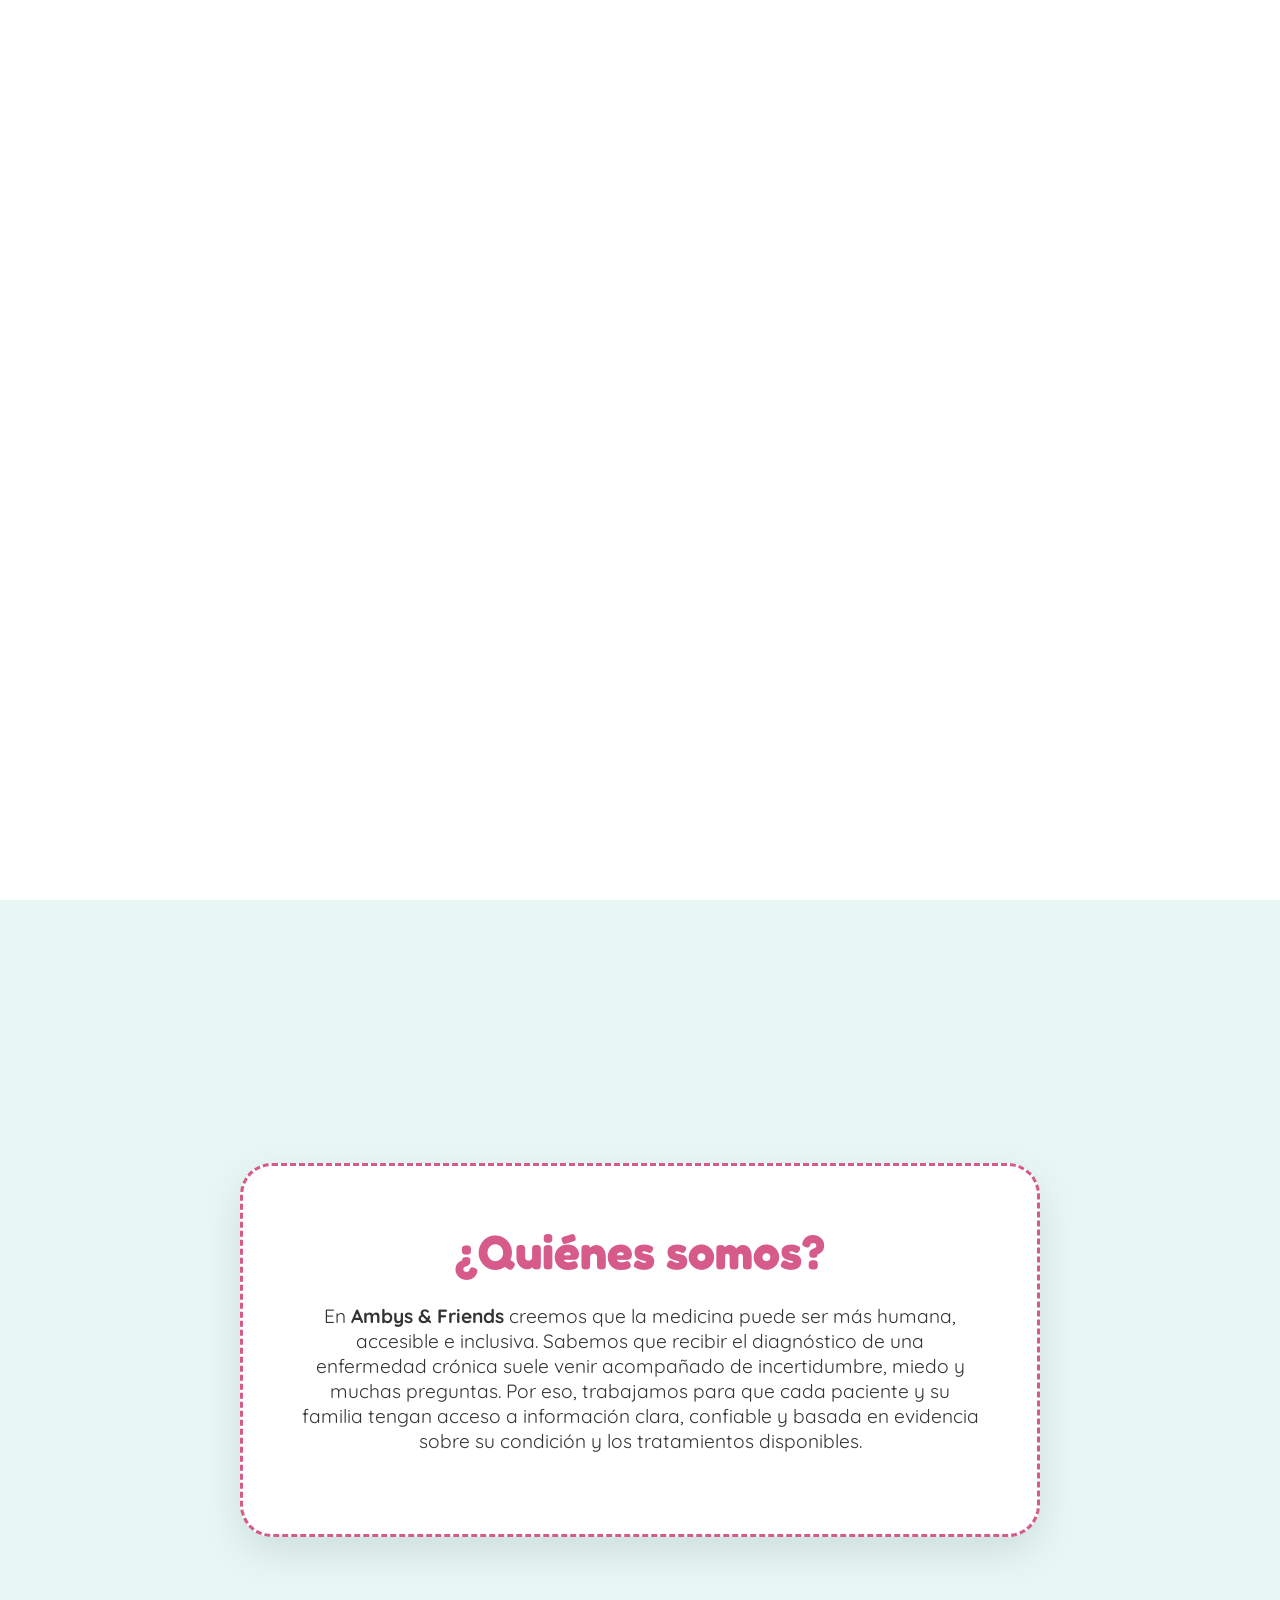
==== ambys/index.html @ ab3f8c6f "video y descripciones mal hechas" ====
<!DOCTYPE html>
<html lang="es">

<head>
    <meta charset="UTF-8">
    <meta name="viewport" content="width=device-width, initial-scale=1.0">
    <title>Ambys & friends</title>
    <!-- Para las letras bonitas -->
    <link
        href="https://fonts.googleapis.com/css2?family=Fredoka:wght@300..700&family=Quicksand:wght@300..700&display=swap"
        rel="stylesheet">

    <link rel="stylesheet" href="css/styles.css">
    <link rel="icon" type="image/png" href="images/ambys_cara.png">

    <!-- Librerias del scroll -->
    <script src="https://cdnjs.cloudflare.com/ajax/libs/gsap/3.12.2/gsap.min.js"></script>
    <script src="https://cdnjs.cloudflare.com/ajax/libs/gsap/3.12.2/ScrollTrigger.min.js"></script>
</head>

<body class="no-scroll">

    <!-- intento uno de la animacion de bienvenida -->
    <div id="intro">
        
        <video autoplay muted loop playsinline>
    <source src="images/Sapopan.mp4" type="video/mp4">
    Tu navegador no soporta el video. </video>
        <!--img src="images/bienvenida.gif" alt="Bienvenida" class="gif"-->

    </div>

    <nav class="navbar">
        <a href="#" class="nav-logo">
               <img src="images/Logomenu.png" class="logo-menu">
        </a>
           
        <ul class="nav-links">
       
            <li><a href="#personajes">Personajes</a></li>
            <li><a href="#media">Media</a></li>
            <li><a href="#contacto">Contacto</a></li>
        </ul>
    </nav>

    <section class="container" id="personajes">
        <h1 class="titulo">¡Conoce a Ambys y sus amigos!</h1>

        <div class="contenedor-monos">
            <a href="ambys.html" class="presentacion" id="ambys">
                <!-- las tarjetas de cada uno -->
                <img src="images/ambys.png" alt="Ambys">
                <h3>Ambys</h3>
                <p>Es muy simpático, alegre y le encanta enseñar a otros. ¡Más valiente de lo que cree! </p>
            </a>

            <a href="sal.html" class="presentacion" id="sal">
                <img src="images/sal.png" alt="Sal">
                <h3>Sal</h3>
                <p>Es un poco testarudo y temperamental, pero es muy leal a sus amigos.</p>
            </a>

            <a href="amandra.html" class="presentacion" id="amandra">
                <img src="images/amandra.png" alt="Amandra">
                <h3>Amandra</h3>
                <p>Es muy dulce y empática. Su naturaleza tranquila te llenará de confort.</p>
            </a>
            <!-- fin de las tarjetas -->

        </div>

        <!-- indicador de scroll -->
        <div class="indicador">
            <div class="mouse">
                <div class="rueda"></div>
            </div>
            <p>Desliza para conocerlos</p>
        </div>


    </section>
    <section class="quienes-somos">
        <div class="contenido">
            <h2>¿Quiénes somos?</h2>
            <p> En <strong>Ambys & Friends</strong> creemos que la medicina puede ser más
                humana, accesible e inclusiva. Sabemos que recibir el diagnóstico de una enfermedad
                crónica suele venir acompañado de incertidumbre, miedo y muchas preguntas. Por eso,
                trabajamos para que cada paciente y su familia tengan acceso a información clara,
                confiable y basada en evidencia sobre su condición y los tratamientos disponibles.</p>

        </div>

    </section>

    <script src="js/bienvenida.js"></script>
</body>

</html>
---- ambys/css/styles.css ----
@font-face {
    font-family: 'AmbysFont';
    src: url(/ambys/fonts/Ambys.woff) format('woff');
    font-weight: normal;
    font-style: normal;
}
* {
    margin: 0;
    padding: 0;
    box-sizing: border-box;
}

body {
    font-family: 'Quicksand', sans-serif;
    background-color: #FFE6EE;
    color: #333;
    overflow-x: hidden; /* para quitar la barrita del scroll horizontal */
}

h1, h2, h3 {
    font-family: 'AmbysFont', sans-serif; /* letra de ambys */
    font-family: 'Fredoka', sans-serif;
}

.container {
    width: 100%;
    height: 100vh;
    background-color: #FFE6EE;
    position: relative;
    display: flex;
    flex-direction: column;
    justify-content: center;
    align-items: center;
    overflow: hidden;
}

.titulo {
    font-size: 3.5rem;
    color: #D65A8A; 
    text-align: center;
    margin-bottom: 2rem;
    z-index: 10;
    text-shadow: 2px 2px 0px #FFE6EE;
}

 /* aqui estan las 3 presentaciones */
.contenedor-monos {
    position: relative;
    width: 100%;
    max-width: 1000px;
    height: 400px;
    display: flex;
    justify-content: center;
    align-items: center;
}

/* Estilo base para cada presentacion */
.presentacion {
    position: absolute;
    width: 260px;
    background: white;
    border-radius: 24px;
    padding: 1.5rem;
    box-shadow: 0px 10px 30px rgba(214, 90, 138, 0.15);
    border: 4px solid #FFE6EE;
    text-align: center;
    display: flex;
    flex-direction: column;
    align-items: center;
    text-decoration: none;
    color: inherit;
    
    /* escondidos */
    transform: scale(0);
    opacity: 0;
}

.presentacion img {
    width: 160px;
    height: 160px;
    object-fit: contain;
    margin-bottom: 1rem;
}

.presentacion h3 {
    font-size: 1.8rem;
    margin-bottom: 0.5rem;
}

.presentacion p {
    font-size: 0.95rem;
    color: #666;
    line-height: 1.4;
}

.presentacion:hover {
    cursor: pointer;
}

/* para que todo salte */
.presentacion:hover img, 
.presentacion:hover h3, 
.presentacion:hover p {
    animation: salto 0.6s ease-in-out;
}


/* colores de cada presentacion */
#ambys{ 
    border-color: #FFAEC9; 
}
#ambys h3 { 
    color: #E05282; 
}

#sal { 
    border-color: #FFC90E; 
}
#sal h3 { 
    color: #D98200; 
}

#amandra { 
    border-color: #5B2C6F; 
}
#amandra h3 { 
    color: #4c265c; 
}

/* La física del salto*/
@keyframes salto {
    0%, 100% {
        transform: translateY(0);
    }
    25% {
        /* Primer salto */
        transform: translateY(-12px);
    }
    50% {
        /* Regreso*/
        transform: translateY(0);
    }
    75% {
        /* Segundo salto */
        transform: translateY(-5px);
    }
}

.quienes-somos {
    padding: 5rem 2rem;
    min-height: 100vh;
    background-color: #E6F7F4;
    display: flex;
    justify-content: center;
    align-items: center;
}

.contenido {
    max-width: 800px;
    background-color: white;
    padding: 3.5rem;
    border-radius: 32px;
    box-shadow: 0px 15px 40px rgba(0, 0, 0, 0.1);
    text-align: center;
    border: 3px dashed #D65A8A;
}

.contenido h2 {
    font-size: 3rem;
    color: #D65A8A;
    margin-bottom: 1.5rem;
}

.contenido p {
    font-size: 1.2rem;
    color: #333;
    line-height: 1.3;
    margin-bottom: 1.5rem;
}
.navbar {
    position: fixed;
    top: 0;
    left: 0;
    width: 100%;
    background-color: rgba(255, 253, 249, 0.95);
    box-shadow: 0px 4px 15px rgba(214, 90, 138, 0.1);
    z-index: 1000;
    padding: 0.5rem 2rem; 
    display: flex;
    justify-content: space-between; 
    align-items: center; 
}


.logo-menu {
    height: 70px; 
    width: auto;
    display: block;
}

.nav-links {
    display: flex;
    justify-content: center;
    align-items: center;
    gap: 3rem;
    list-style: none;
    margin: 0;
    padding: 0;
}

.nav-links li a {
    text-decoration: none;
    font-family: 'Fredoka', sans-serif;
    font-size: 1.3rem;
    color: #D65A8A; 
    font-weight: 600;
    transition: color 0.3s ease, transform 0.2s ease;
    display: inline-block;
}

.nav-links li a:hover {
    color: #E05282;
    transform: translateY(-2px);
}

/* Animacion de bienvenida */
body.no-scroll {
    overflow: hidden;
}

#intro{
    position: fixed;
    top:0;
    left:0;

    width:100vw;
    height:100vh;

    background:#ffffff;

    display:flex;
    flex-direction:column;
    justify-content:flex-end;
    align-items:center;

    z-index:9999;
     overflow: hidden;
}

#intro video {
    display: block;
    width: 100%;
    height: auto;
    object-fit: cover;
    pointer-events: none;
}

.logo{
    width:490px;
    margin-bottom:20px;
}

.gif{
    width:350px;
}

/* indicador de scroll */
.indicador {
    position: absolute;
    bottom: 30px;
    left: 50%;
    transform: translateX(-50%);
    display: flex;
    flex-direction: column;
    align-items: center;
    gap: 8px;
    font-family: 'Quicksand', sans-serif;
    color: #E05282; 
    font-weight: bold;
    font-size: 0.9rem;
    pointer-events: none;
}

.mouse {
    width: 24px;
    height: 40px;
    border: 2px solid #E05282;
    border-radius: 60px;
    position: relative;
}

.rueda {
    width: 4px;
    height: 8px;
    background-color: #E05282;
    border-radius: 2px;
    position: absolute;
    top: 6px;
    left: 50%;
    transform: translateX(-50%);
    animation: scrollAnim 1.5s infinite;
}

@keyframes scrollAnim {
    0% { opacity: 1; top: 6px; }
    100% { opacity: 0; top: 18px; }
}
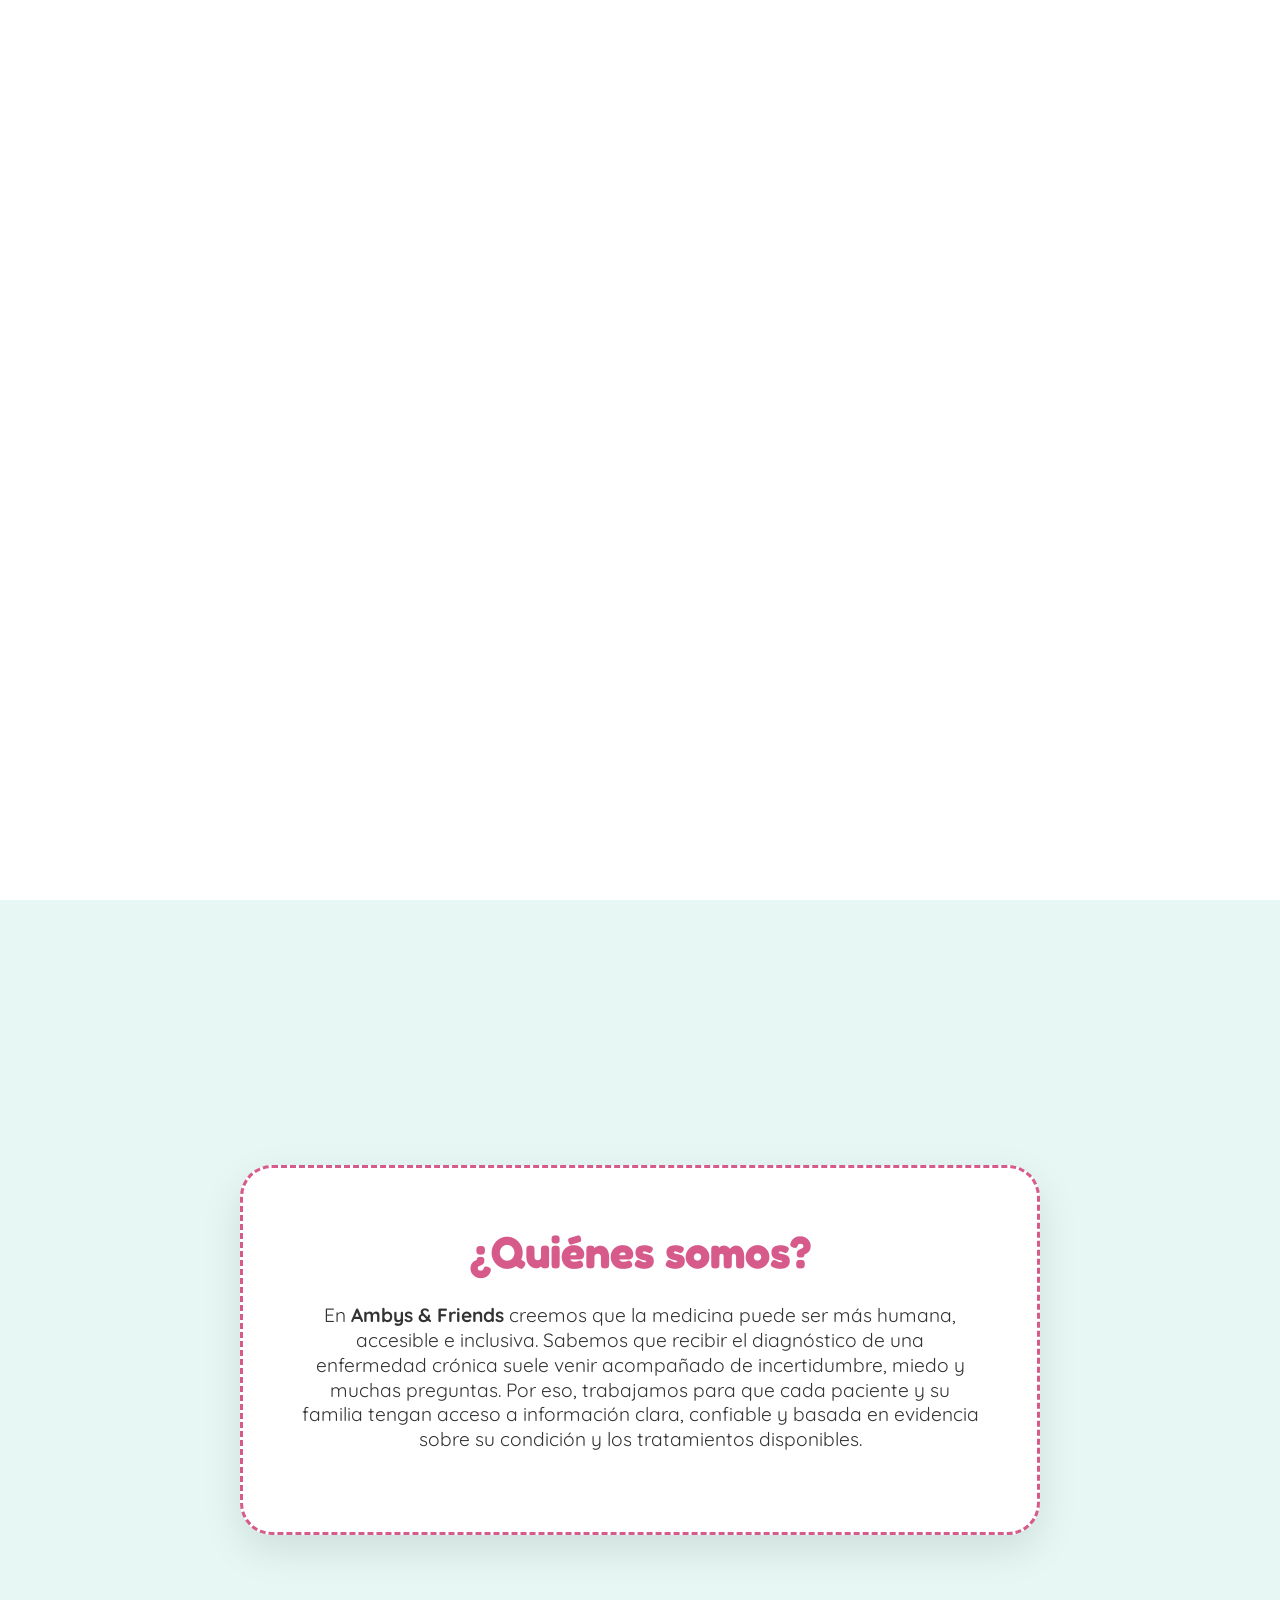
==== commit bffb642f: "Media" ====
--- a/ambys/index.html
+++ b/ambys/index.html
@@ -23,25 +23,26 @@
     <!-- intento uno de la animacion de bienvenida -->
     <div id="intro">
         
-        <video autoplay muted loop playsinline>
-    <source src="images/Sapopan.mp4" type="video/mp4">
-    Tu navegador no soporta el video. </video>
-        <!--img src="images/bienvenida.gif" alt="Bienvenida" class="gif"-->
+        <video id="intro-media" autoplay muted playsinline>
+        <source src="images/Sapopan.mp4" type="video/mp4">
+        Tu navegador no soporta el video. </video>
+        <!--Logo despues del video-->
+        <img id="intro-logo" src="images/Logo.png" alt="Logo" class="logo" style="display: none; opacity: 0;">
 
     </div>
 
     <nav class="navbar">
-        <a href="#" class="nav-logo">
+        <a href="index.html" class="nav-logo">
                <img src="images/Logomenu.png" class="logo-menu">
         </a>
            
         <ul class="nav-links">
        
             <li><a href="#personajes">Personajes</a></li>
-            <li><a href="#media">Media</a></li>
+            <li><a href="media.html">Media</a></li>
             <li><a href="#contacto">Contacto</a></li>
         </ul>
-    </nav>
+    </nav> 
 
     <section class="container" id="personajes">
         <h1 class="titulo">¡Conoce a Ambys y sus amigos!</h1>
--- a/ambys/css/styles.css
+++ b/ambys/css/styles.css
@@ -1,8 +1,9 @@
 @font-face {
     font-family: 'AmbysFont';
-    src: url(/ambys/fonts/Ambys.woff) format('woff');
+    src: url(../fonts/Ambys.woff) format('woff');
     font-weight: normal;
     font-style: normal;
+    
 }
 * {
     margin: 0;
@@ -17,15 +18,19 @@
     overflow-x: hidden; /* para quitar la barrita del scroll horizontal */
 }
 
-h1, h2, h3 {
-    font-family: 'AmbysFont', sans-serif; /* letra de ambys */
+h1, h3 {
+    font-family: 'AmbysFont', sans-serif; /* letra de ambys */  
+}
+h2 {
     font-family: 'Fredoka', sans-serif;
 }
 
 .container {
     width: 100%;
     height: 100vh;
-    background-color: #FFE6EE;
+    background-image: url('../images/bacckground.png'); 
+    background-size: cover;
+    background-position: center;
     position: relative;
     display: flex;
     flex-direction: column;
@@ -166,7 +171,7 @@
 }
 
 .contenido h2 {
-    font-size: 3rem;
+    font-size: 2.8rem;
     color: #D65A8A;
     margin-bottom: 1.5rem;
 }
@@ -177,6 +182,12 @@
     line-height: 1.3;
     margin-bottom: 1.5rem;
 }
+
+.logo-menu {
+    height: 70px; 
+    width: auto;
+    display: block;
+}
 .navbar {
     position: fixed;
     top: 0;
@@ -189,13 +200,6 @@
     display: flex;
     justify-content: space-between; 
     align-items: center; 
-}
-
-
-.logo-menu {
-    height: 70px; 
-    width: auto;
-    display: block;
 }
 
 .nav-links {
@@ -247,12 +251,22 @@
      overflow: hidden;
 }
 
-#intro video {
+#intro video, #intro-logo {
     display: block;
     width: 100%;
     height: auto;
     object-fit: cover;
     pointer-events: none;
+    position: absolute;
+}
+
+#intro-logo {
+    width: 490px;
+    max-width: 90%;
+    height: auto;
+    top: 50%;
+    left: 50%;
+    transform: translate(-50%, -50%);
 }
 
 .logo{
@@ -304,4 +318,17 @@
 @keyframes scrollAnim {
     0% { opacity: 1; top: 6px; }
     100% { opacity: 0; top: 18px; }
+}
+
+#container-media {
+    width: 100%;
+    height: 200vh;
+    background-image: url('../images/ambysbackground.png'); 
+    background-size: cover;
+    background-position: center;
+    position: relative;
+    display: flex;
+    flex-direction: column;
+    justify-content: center;
+    align-items: center;   
 }
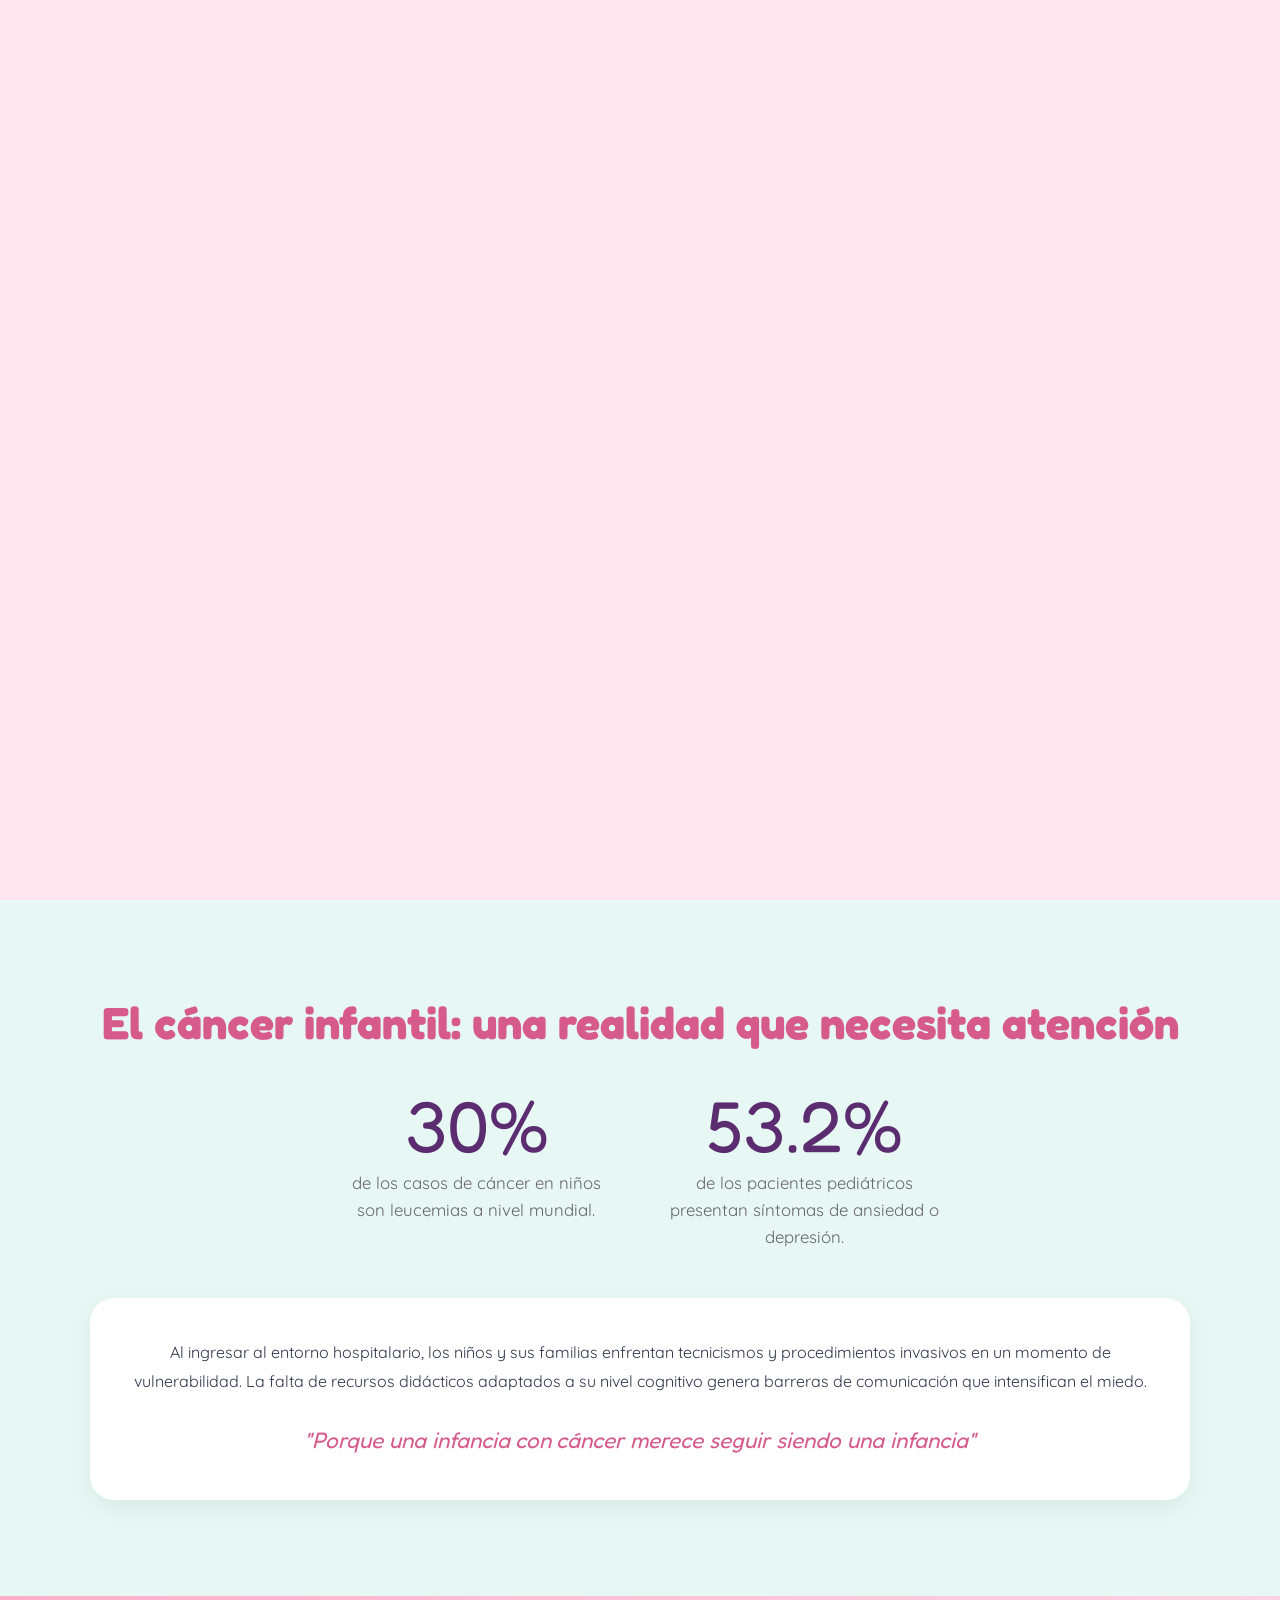
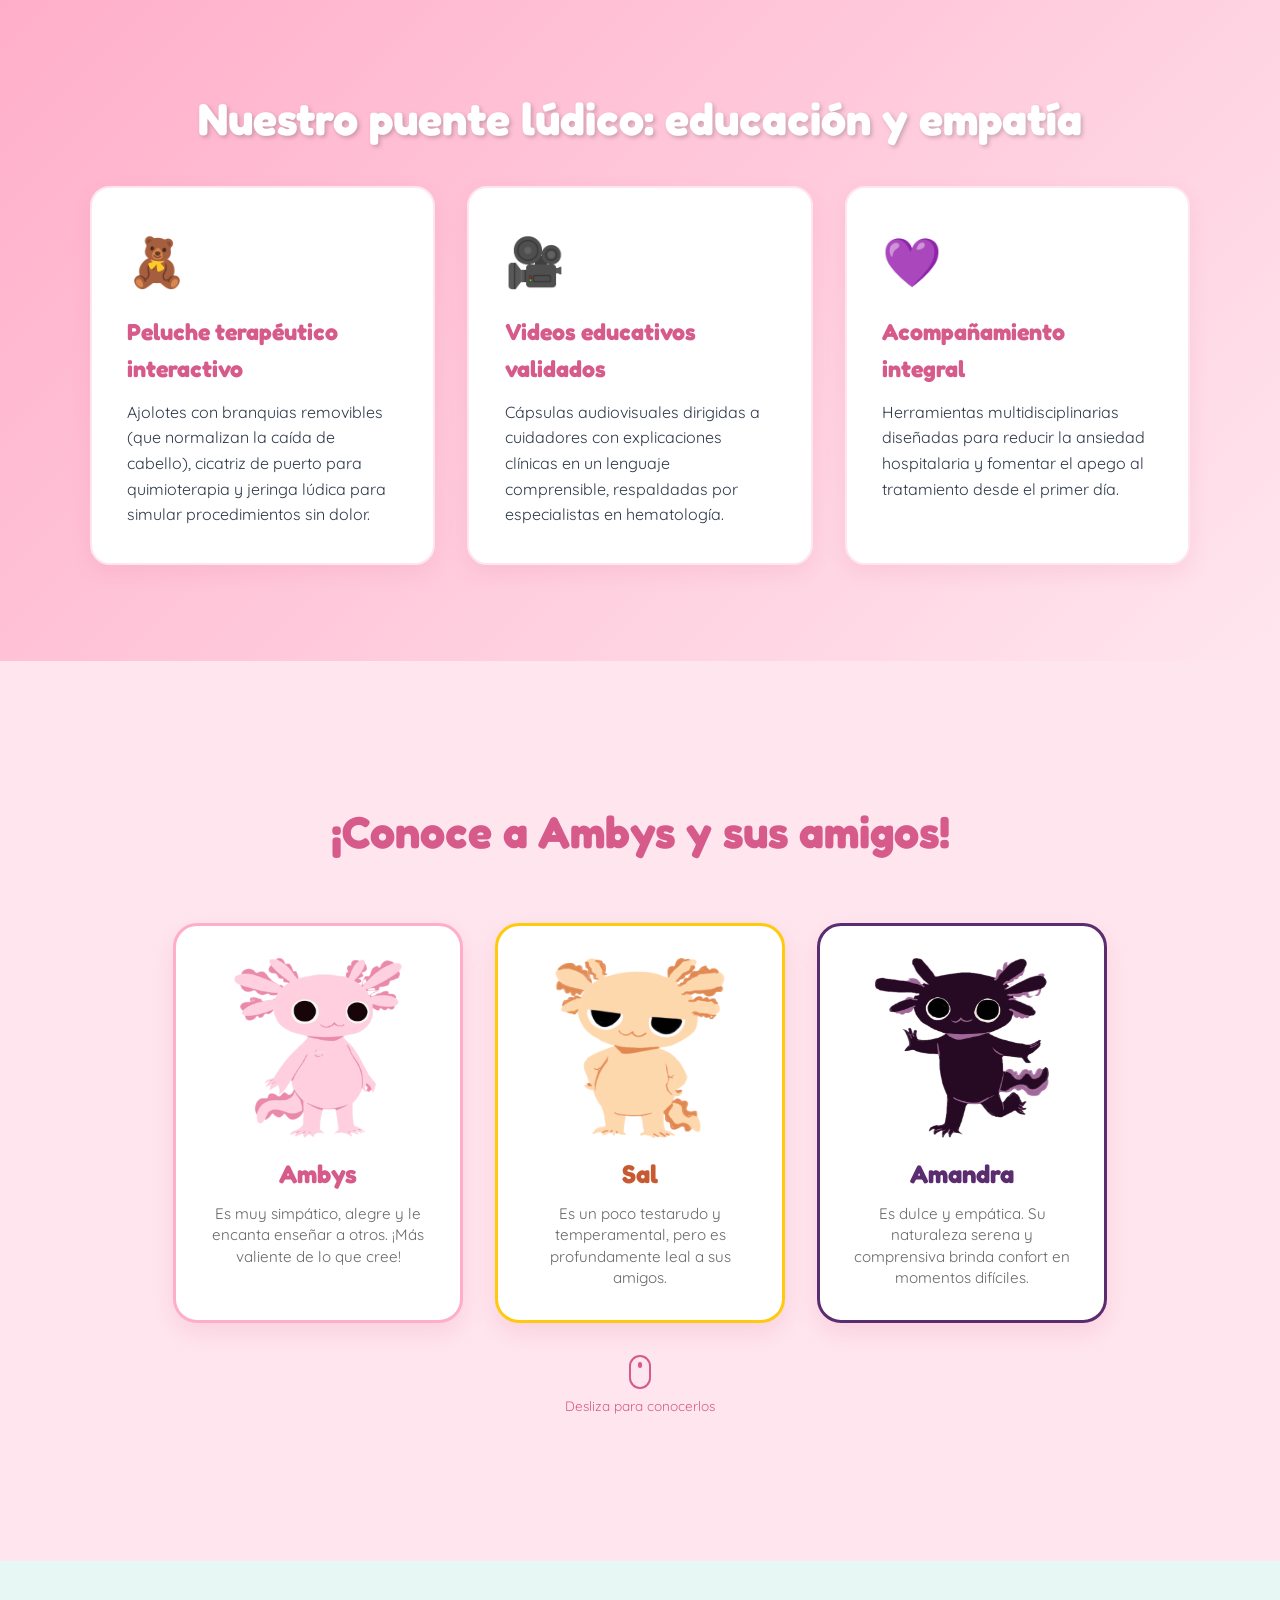
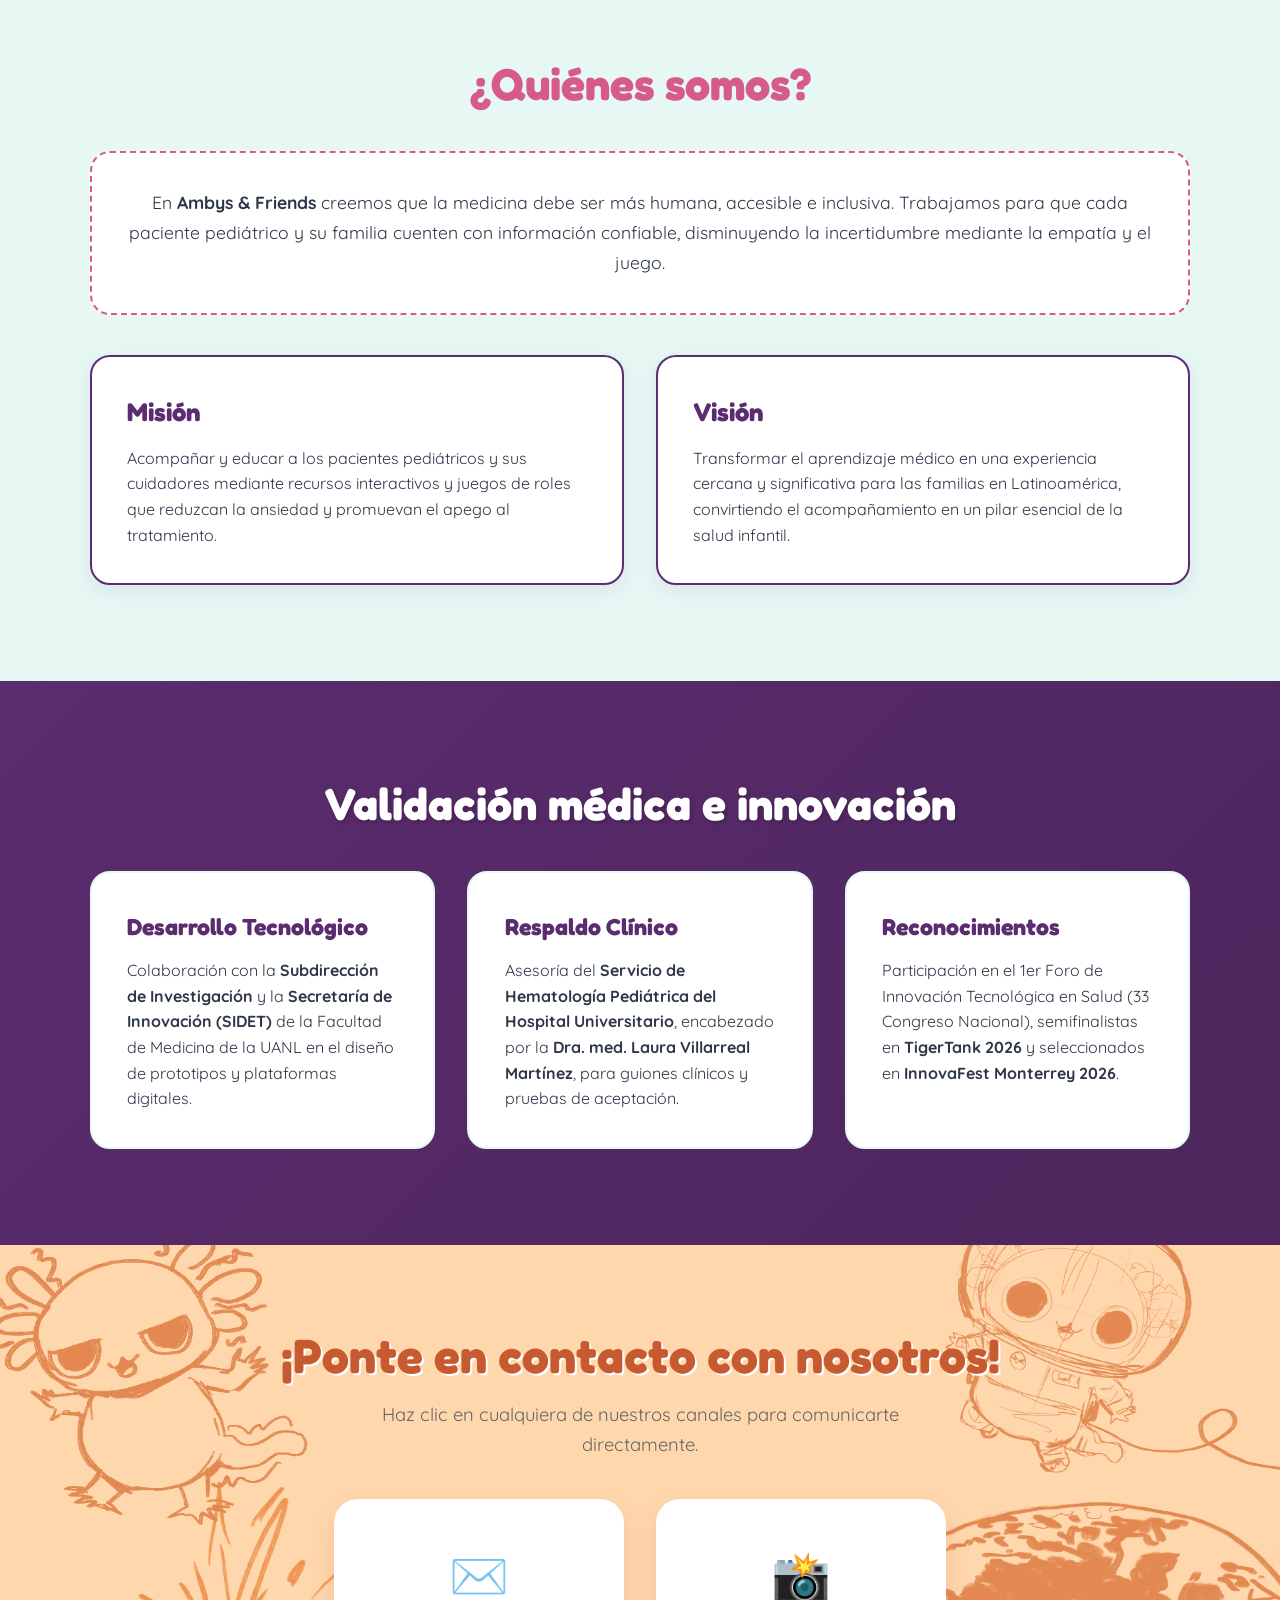
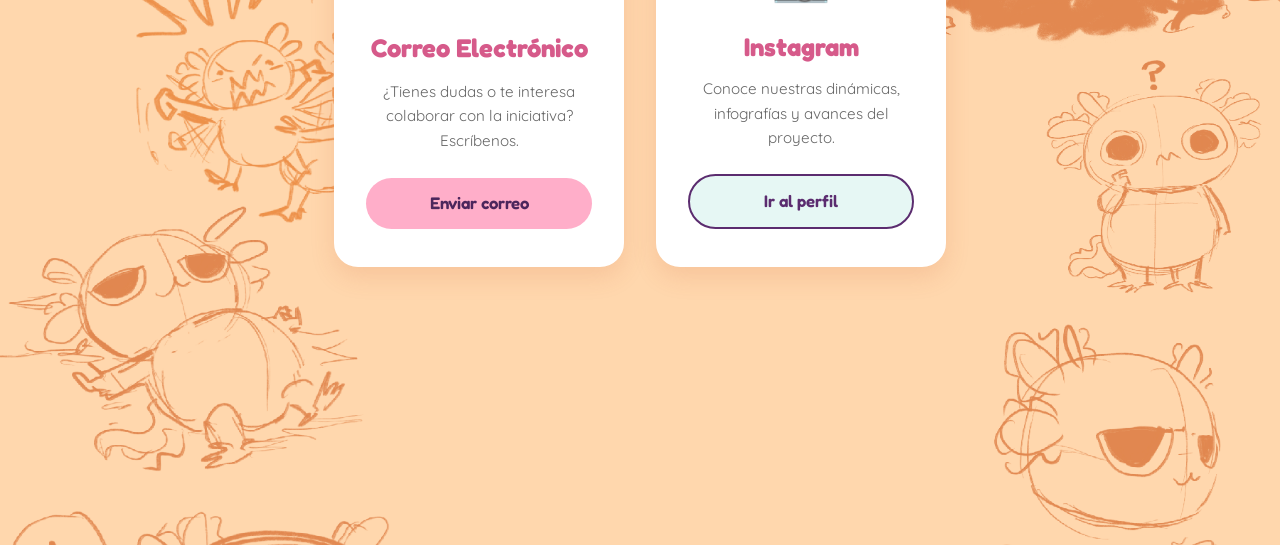
==== commit cd0bac01: "cambios del canva" ====
--- a/ambys/index.html
+++ b/ambys/index.html
@@ -1,99 +1,251 @@
 <!DOCTYPE html>
 <html lang="es">
-
 <head>
     <meta charset="UTF-8">
     <meta name="viewport" content="width=device-width, initial-scale=1.0">
-    <title>Ambys & friends</title>
-    <!-- Para las letras bonitas -->
-    <link
-        href="https://fonts.googleapis.com/css2?family=Fredoka:wght@300..700&family=Quicksand:wght@300..700&display=swap"
-        rel="stylesheet">
-
+    <title>Ambys & Friends</title>
+
+    <!-- Tipografías -->
+    <link rel="preconnect" href="https://fonts.googleapis.com">
+    <link rel="preconnect" href="https://fonts.gstatic.com" crossorigin>
+    <link href="https://fonts.googleapis.com/css2?family=Fredoka:wght@400;600;700&family=Quicksand:wght@400;500;700&display=swap" rel="stylesheet">
+
+    <!-- Estilos -->
     <link rel="stylesheet" href="css/styles.css">
     <link rel="icon" type="image/png" href="images/ambys_cara.png">
 
-    <!-- Librerias del scroll -->
-    <script src="https://cdnjs.cloudflare.com/ajax/libs/gsap/3.12.2/gsap.min.js"></script>
-    <script src="https://cdnjs.cloudflare.com/ajax/libs/gsap/3.12.2/ScrollTrigger.min.js"></script>
+    <!-- GSAP & ScrollTrigger -->
+    <script src="https://cdnjs.cloudflare.com/ajax/libs/gsap/3.12.2/gsap.min.js" defer></script>
+    <script src="https://cdnjs.cloudflare.com/ajax/libs/gsap/3.12.2/ScrollTrigger.min.js" defer></script>
+    <script src="js/bienvenida.js" defer></script>
 </head>
-
 <body class="no-scroll">
 
-    <!-- intento uno de la animacion de bienvenida -->
-    <div id="intro">
-        
+    <!-- Capa de bienvenida -->
+    <aside id="intro" aria-label="Introducción">
         <video id="intro-media" autoplay muted playsinline>
-        <source src="images/Sapopan.mp4" type="video/mp4">
-        Tu navegador no soporta el video. </video>
-        <!--Logo despues del video-->
-        <img id="intro-logo" src="images/Logo.png" alt="Logo" class="logo" style="display: none; opacity: 0;">
-
-    </div>
-
-    <nav class="navbar">
-        <a href="index.html" class="nav-logo">
-               <img src="images/Logomenu.png" class="logo-menu">
-        </a>
-           
-        <ul class="nav-links">
-       
-            <li><a href="#personajes">Personajes</a></li>
-            <li><a href="media.html">Media</a></li>
-            <li><a href="#contacto">Contacto</a></li>
-        </ul>
-    </nav> 
-
-    <section class="container" id="personajes">
-        <h1 class="titulo">¡Conoce a Ambys y sus amigos!</h1>
-
-        <div class="contenedor-monos">
-            <a href="ambys.html" class="presentacion" id="ambys">
-                <!-- las tarjetas de cada uno -->
-                <img src="images/ambys.png" alt="Ambys">
-                <h3>Ambys</h3>
-                <p>Es muy simpático, alegre y le encanta enseñar a otros. ¡Más valiente de lo que cree! </p>
+            <source src="images/Sapopan.mp4" type="video/mp4">
+            Tu navegador no soporta video HTML5.
+        </video>
+        <img id="intro-logo" src="images/Logo.png" alt="Logotipo Ambys & Friends" class="intro-logo-oculto">
+    </aside>
+
+    <!-- Barra de navegación fija -->
+    <header>
+        <nav class="navbar">
+            <a href="#inicio" class="nav-logo" aria-label="Ir al inicio">
+                <img src="images/Logomenu.png" class="logo-menu" alt="Ambys & Friends">
             </a>
-
-            <a href="sal.html" class="presentacion" id="sal">
-                <img src="images/sal.png" alt="Sal">
-                <h3>Sal</h3>
-                <p>Es un poco testarudo y temperamental, pero es muy leal a sus amigos.</p>
-            </a>
-
-            <a href="amandra.html" class="presentacion" id="amandra">
-                <img src="images/amandra.png" alt="Amandra">
-                <h3>Amandra</h3>
-                <p>Es muy dulce y empática. Su naturaleza tranquila te llenará de confort.</p>
-            </a>
-            <!-- fin de las tarjetas -->
-
-        </div>
-
-        <!-- indicador de scroll -->
-        <div class="indicador">
-            <div class="mouse">
-                <div class="rueda"></div>
-            </div>
-            <p>Desliza para conocerlos</p>
-        </div>
-
-
-    </section>
-    <section class="quienes-somos">
-        <div class="contenido">
-            <h2>¿Quiénes somos?</h2>
-            <p> En <strong>Ambys & Friends</strong> creemos que la medicina puede ser más
-                humana, accesible e inclusiva. Sabemos que recibir el diagnóstico de una enfermedad
-                crónica suele venir acompañado de incertidumbre, miedo y muchas preguntas. Por eso,
-                trabajamos para que cada paciente y su familia tengan acceso a información clara,
-                confiable y basada en evidencia sobre su condición y los tratamientos disponibles.</p>
-
-        </div>
-
-    </section>
-
-    <script src="js/bienvenida.js"></script>
+            <ul class="nav-links">
+                <li><a href="#inicio">Inicio</a></li>
+                <li><a href="#causa">Causa</a></li>
+                <li><a href="#solucion">Solución</a></li>
+                <li><a href="#personajes">Personajes</a></li>
+                <li><a href="#nosotros">Nosotros</a></li>
+                <li><a href="#respaldo">Respaldo</a></li>
+                <li><a href="#contacto">Contacto</a></li>
+            </ul>
+        </nav>
+    </header>
+
+    <main>
+        <!-- SECCIÓN 1: HERO -->
+        <section class="seccion-hero" id="inicio">
+            <div class="hero-contenido">
+                <h1 class="hero-titulo">Acompañando a pequeños valientes en su tratamiento</h1>
+                <p class="hero-subtitulo">
+                    Transformando el miedo en valentía a través del juego, la educación y el acompañamiento emocional.
+                </p>
+                <div class="hero-acciones">
+                    <a href="#causa" class="btn btn-primario">Conoce la causa</a>
+                    <a href="#personajes" class="btn btn-secundario">Conoce a los personajes</a>
+                </div>
+            </div>
+        </section>
+
+        <!-- SECCIÓN 2: CAUSA -->
+        <section class="seccion-causa" id="causa">
+            <div class="contenedor-ancho">
+                <h2 class="titulo-seccion">El cáncer infantil: una realidad que necesita atención</h2>
+                
+                <div class="grid-estadisticas">
+                    <article class="tarjeta-stat">
+                        <span class="stat-cifra">30%</span>
+                        <p class="stat-descripcion">de los casos de cáncer en niños son leucemias a nivel mundial.</p>
+                    </article>
+                    <article class="tarjeta-stat">
+                        <span class="stat-cifra">53.2%</span>
+                        <p class="stat-descripcion">de los pacientes pediátricos presentan síntomas de ansiedad o depresión.</p>
+                    </article>
+                </div>
+
+                <div class="bloque-destacado">
+                    <p>
+                        Al ingresar al entorno hospitalario, los niños y sus familias enfrentan tecnicismos y procedimientos 
+                        invasivos en un momento de vulnerabilidad. La falta de recursos didácticos adaptados a su nivel cognitivo 
+                        genera barreras de comunicación que intensifican el miedo.
+                    </p>
+                    <blockquote class="lema-causa">
+                        "Porque una infancia con cáncer merece seguir siendo una infancia"
+                    </blockquote>
+                </div>
+            </div>
+        </section>
+
+        <!-- SECCIÓN 3: SOLUCIÓN -->
+        <section class="seccion-solucion" id="solucion">
+            <div class="contenedor-ancho">
+                <h2 class="titulo-seccion texto-blanco">Nuestro puente lúdico: educación y empatía</h2>
+                
+                <div class="grid-tres-columnas">
+                    <article class="tarjeta-solucion">
+                        <div class="icono-solucion">🧸</div>
+                        <h3>Peluche terapéutico interactivo</h3>
+                        <p>
+                            Ajolotes con branquias removibles (que normalizan la caída de cabello), cicatriz de puerto para quimioterapia 
+                            y jeringa lúdica para simular procedimientos sin dolor.
+                        </p>
+                    </article>
+
+                    <article class="tarjeta-solucion">
+                        <div class="icono-solucion">🎥</div>
+                        <h3>Videos educativos validados</h3>
+                        <p>
+                            Cápsulas audiovisuales dirigidas a cuidadores con explicaciones clínicas en un lenguaje comprensible, 
+                            respaldadas por especialistas en hematología.
+                        </p>
+                    </article>
+
+                    <article class="tarjeta-solucion">
+                        <div class="icono-solucion">💜</div>
+                        <h3>Acompañamiento integral</h3>
+                        <p>
+                            Herramientas multidisciplinarias diseñadas para reducir la ansiedad hospitalaria y fomentar el apego 
+                            al tratamiento desde el primer día.
+                        </p>
+                    </article>
+                </div>
+            </div>
+        </section>
+
+        <!-- SECCIÓN 4: PERSONAJES (GSAP SCROLLTRIGGER PIN) -->
+        <section class="seccion-personajes" id="personajes">
+            <h2 class="titulo-seccion">¡Conoce a Ambys y sus amigos!</h2>
+            
+            <div class="contenedor-personajes">
+                <a href="ambys.html" class="tarjeta-personaje" id="card-ambys">
+                    <img src="images/ambys.png" alt="Personaje Ambys" class="img-personaje">
+                    <h3>Ambys</h3>
+                    <p>Es muy simpático, alegre y le encanta enseñar a otros. ¡Más valiente de lo que cree!</p>
+                </a>
+
+                <a href="sal.html" class="tarjeta-personaje" id="card-sal">
+                    <img src="images/sal.png" alt="Personaje Sal" class="img-personaje">
+                    <h3>Sal</h3>
+                    <p>Es un poco testarudo y temperamental, pero es profundamente leal a sus amigos.</p>
+                </a>
+
+                <a href="amandra.html" class="tarjeta-personaje" id="card-amandra">
+                    <img src="images/amandra.png" alt="Personaje Amandra" class="img-personaje">
+                    <h3>Amandra</h3>
+                    <p>Es dulce y empática. Su naturaleza serena y comprensiva brinda confort en momentos difíciles.</p>
+                </a>
+            </div>
+
+            <div class="indicador-scroll" aria-hidden="true">
+                <div class="raton-icono"><span class="raton-rueda"></span></div>
+                <span>Desliza para conocerlos</span>
+            </div>
+        </section>
+
+        <!-- SECCIÓN 5: NOSOTROS -->
+        <section class="seccion-nosotros" id="nosotros">
+            <div class="contenedor-ancho">
+                <h2 class="titulo-seccion">¿Quiénes somos?</h2>
+                
+                <div class="tarjeta-declaracion">
+                    <p>
+                        En <strong>Ambys & Friends</strong> creemos que la medicina debe ser más humana, accesible e inclusiva. 
+                        Trabajamos para que cada paciente pediátrico y su familia cuenten con información confiable, disminuyendo 
+                        la incertidumbre mediante la empatía y el juego.
+                    </p>
+                </div>
+
+                <div class="grid-dos-columnas">
+                    <article class="tarjeta-mv">
+                        <h3>Misión</h3>
+                        <p>
+                            Acompañar y educar a los pacientes pediátricos y sus cuidadores mediante recursos interactivos y juegos 
+                            de roles que reduzcan la ansiedad y promuevan el apego al tratamiento.
+                        </p>
+                    </article>
+
+                    <article class="tarjeta-mv">
+                        <h3>Visión</h3>
+                        <p>
+                            Transformar el aprendizaje médico en una experiencia cercana y significativa para las familias en Latinoamérica, 
+                            convirtiendo el acompañamiento en un pilar esencial de la salud infantil.
+                        </p>
+                    </article>
+                </div>
+            </div>
+        </section>
+
+        <!-- SECCIÓN 6: RESPALDO MÉDICO E INNOVACIÓN -->
+        <section class="seccion-respaldo" id="respaldo">
+            <div class="contenedor-ancho">
+                <h2 class="titulo-seccion texto-blanco">Validación médica e innovación</h2>
+                
+                <div class="grid-tres-columnas">
+                    <article class="tarjeta-respaldo">
+                        <h3>Desarrollo Tecnológico</h3>
+                        <p>
+                            Colaboración con la <strong>Subdirección de Investigación</strong> y la <strong>Secretaría de Innovación (SIDET)</strong> 
+                            de la Facultad de Medicina de la UANL en el diseño de prototipos y plataformas digitales.
+                        </p>
+                    </article>
+
+                    <article class="tarjeta-respaldo">
+                        <h3>Respaldo Clínico</h3>
+                        <p>
+                            Asesoría del <strong>Servicio de Hematología Pediátrica del Hospital Universitario</strong>, encabezado por la 
+                            <strong>Dra. med. Laura Villarreal Martínez</strong>, para guiones clínicos y pruebas de aceptación.
+                        </p>
+                    </article>
+
+                    <article class="tarjeta-respaldo">
+                        <h3>Reconocimientos</h3>
+                        <p>
+                            Participación en el 1er Foro de Innovación Tecnológica en Salud (33 Congreso Nacional), semifinalistas en 
+                            <strong>TigerTank 2026</strong> y seleccionados en <strong>InnovaFest Monterrey 2026</strong>.
+                        </p>
+                    </article>
+                </div>
+            </div>
+        </section>
+
+        <!-- SECCIÓN 7: CONTACTO -->
+        <section class="seccion-contacto" id="contacto">
+            <h2 class="titulo-contacto">¡Ponte en contacto con nosotros!</h2>
+            <p class="subtitulo-contacto">Haz clic en cualquiera de nuestros canales para comunicarte directamente.</p>
+            
+            <div class="contenedor-contacto">
+                <article class="tarjeta-contacto">
+                    <div class="icono-contacto" aria-hidden="true">✉️</div>
+                    <h3>Correo Electrónico</h3>
+                    <p>¿Tienes dudas o te interesa colaborar con la iniciativa? Escríbenos.</p>
+                    <a href="mailto:ambysandfriends@gmail.com" class="btn-contacto btn-rosa">Enviar correo</a>
+                </article>
+
+                <article class="tarjeta-contacto">
+                    <div class="icono-contacto" aria-hidden="true">📸</div>
+                    <h3>Instagram</h3>
+                    <p>Conoce nuestras dinámicas, infografías y avances del proyecto.</p>
+                    <a href="https://www.instagram.com/ambysandfriends/" target="_blank" rel="noopener noreferrer" class="btn-contacto btn-morado">Ir al perfil</a>
+                </article>
+            </div>
+        </section>
+    </main>
+
 </body>
-
 </html>
--- a/ambys/css/styles.css
+++ b/ambys/css/styles.css
@@ -1,334 +1,628 @@
-@font-face {
-    font-family: 'AmbysFont';
-    src: url(../fonts/Ambys.woff) format('woff');
-    font-weight: normal;
-    font-style: normal;
-    
-}
-* {
+/* ==========================================================================
+   1. VARIABLES DE MARCA Y CONFIGURACIÓN BASE
+   ========================================================================== */
+:root {
+    --color-rosa-primario: #D65A8A;
+    --color-rosa-hover: #E05282;
+    --color-rosa-fondo: #FFE6EE;
+    --color-rosa-acento: #FFAEC9;
+    --color-menta-fondo: #E6F7F4;
+    --color-morado: #5B2C6F;
+    --color-morado-oscuro: #4c265c;
+    --color-amarillo-sal: #FFC90E;
+    --color-terracota: #C85A32;
+    --color-texto-oscuro: #2D3748;
+    --color-texto-suave: #666666;
+    --color-blanco: #FFFFFF;
+
+    --fuente-titulos: 'Fredoka', cursive, sans-serif;
+    --fuente-cuerpo: 'Quicksand', sans-serif;
+    --navbar-altura: 75px;
+}
+
+*, *::before, *::after {
+    box-sizing: border-box;
     margin: 0;
     padding: 0;
-    box-sizing: border-box;
+}
+
+html {
+    scroll-behavior: smooth;
+    scroll-padding-top: var(--navbar-altura);
 }
 
 body {
-    font-family: 'Quicksand', sans-serif;
-    background-color: #FFE6EE;
-    color: #333;
-    overflow-x: hidden; /* para quitar la barrita del scroll horizontal */
-}
-
-h1, h3 {
-    font-family: 'AmbysFont', sans-serif; /* letra de ambys */  
-}
-h2 {
-    font-family: 'Fredoka', sans-serif;
-}
-
-.container {
-    width: 100%;
+    font-family: var(--fuente-cuerpo);
+    color: var(--color-texto-oscuro);
+    background-color: var(--color-blanco);
+    line-height: 1.6;
+    overflow-x: hidden;
+    width: 100%;
+}
+
+body.no-scroll {
+    overflow: hidden;
+}
+
+/* ==========================================================================
+   2. INTRODUCCIÓN / BIENVENIDA
+   ========================================================================== */
+#intro {
+    position: fixed;
+    inset: 0;
+    width: 100vw;
     height: 100vh;
-    background-image: url('../images/bacckground.png'); 
-    background-size: cover;
-    background-position: center;
-    position: relative;
-    display: flex;
-    flex-direction: column;
-    justify-content: center;
-    align-items: center;
-    overflow: hidden;
-}
-
-.titulo {
-    font-size: 3.5rem;
-    color: #D65A8A; 
-    text-align: center;
-    margin-bottom: 2rem;
-    z-index: 10;
-    text-shadow: 2px 2px 0px #FFE6EE;
-}
-
- /* aqui estan las 3 presentaciones */
-.contenedor-monos {
-    position: relative;
-    width: 100%;
-    max-width: 1000px;
-    height: 400px;
-    display: flex;
-    justify-content: center;
-    align-items: center;
-}
-
-/* Estilo base para cada presentacion */
-.presentacion {
-    position: absolute;
-    width: 260px;
-    background: white;
-    border-radius: 24px;
-    padding: 1.5rem;
-    box-shadow: 0px 10px 30px rgba(214, 90, 138, 0.15);
-    border: 4px solid #FFE6EE;
-    text-align: center;
-    display: flex;
-    flex-direction: column;
-    align-items: center;
-    text-decoration: none;
-    color: inherit;
-    
-    /* escondidos */
-    transform: scale(0);
+    background-color: var(--color-rosa-fondo);
+    display: flex;
+    justify-content: center;
+    align-items: center;
+    z-index: 9999;
+    pointer-events: none;
+}
+
+#intro-media {
+    width: 100%;
+    height: 100%;
+    object-fit: cover;
+}
+
+#intro-logo {
+    max-width: 320px;
+    width: 80%;
+    height: auto;
+    object-fit: contain;
+    mix-blend-mode: multiply;
+}
+
+.intro-logo-oculto {
+    display: none;
     opacity: 0;
 }
 
-.presentacion img {
-    width: 160px;
-    height: 160px;
-    object-fit: contain;
-    margin-bottom: 1rem;
-}
-
-.presentacion h3 {
-    font-size: 1.8rem;
-    margin-bottom: 0.5rem;
-}
-
-.presentacion p {
-    font-size: 0.95rem;
-    color: #666;
-    line-height: 1.4;
-}
-
-.presentacion:hover {
-    cursor: pointer;
-}
-
-/* para que todo salte */
-.presentacion:hover img, 
-.presentacion:hover h3, 
-.presentacion:hover p {
-    animation: salto 0.6s ease-in-out;
-}
-
-
-/* colores de cada presentacion */
-#ambys{ 
-    border-color: #FFAEC9; 
-}
-#ambys h3 { 
-    color: #E05282; 
-}
-
-#sal { 
-    border-color: #FFC90E; 
-}
-#sal h3 { 
-    color: #D98200; 
-}
-
-#amandra { 
-    border-color: #5B2C6F; 
-}
-#amandra h3 { 
-    color: #4c265c; 
-}
-
-/* La física del salto*/
-@keyframes salto {
-    0%, 100% {
-        transform: translateY(0);
-    }
-    25% {
-        /* Primer salto */
-        transform: translateY(-12px);
-    }
-    50% {
-        /* Regreso*/
-        transform: translateY(0);
-    }
-    75% {
-        /* Segundo salto */
-        transform: translateY(-5px);
-    }
-}
-
-.quienes-somos {
-    padding: 5rem 2rem;
-    min-height: 100vh;
-    background-color: #E6F7F4;
-    display: flex;
-    justify-content: center;
-    align-items: center;
-}
-
-.contenido {
-    max-width: 800px;
-    background-color: white;
-    padding: 3.5rem;
-    border-radius: 32px;
-    box-shadow: 0px 15px 40px rgba(0, 0, 0, 0.1);
-    text-align: center;
-    border: 3px dashed #D65A8A;
-}
-
-.contenido h2 {
-    font-size: 2.8rem;
-    color: #D65A8A;
-    margin-bottom: 1.5rem;
-}
-
-.contenido p {
-    font-size: 1.2rem;
-    color: #333;
-    line-height: 1.3;
-    margin-bottom: 1.5rem;
-}
-
-.logo-menu {
-    height: 70px; 
-    width: auto;
-    display: block;
-}
+/* ==========================================================================
+   3. NAVBAR
+   ========================================================================== */
 .navbar {
     position: fixed;
     top: 0;
     left: 0;
     width: 100%;
-    background-color: rgba(255, 253, 249, 0.95);
-    box-shadow: 0px 4px 15px rgba(214, 90, 138, 0.1);
+    height: var(--navbar-altura);
+    background-color: rgba(255, 255, 255, 0.95);
+    backdrop-filter: blur(8px);
+    display: flex;
+    justify-content: space-between;
+    align-items: center;
+    padding: 0 3rem;
+    box-shadow: 0 4px 15px rgba(0, 0, 0, 0.05);
     z-index: 1000;
-    padding: 0.5rem 2rem; 
-    display: flex;
-    justify-content: space-between; 
-    align-items: center; 
+}
+
+.logo-menu {
+    height: 48px;
+    width: auto;
+    object-fit: contain;
 }
 
 .nav-links {
     display: flex;
-    justify-content: center;
-    align-items: center;
+    gap: 2rem;
+    list-style: none;
+}
+
+.nav-links a {
+    font-family: var(--fuente-titulos);
+    font-size: 1.05rem;
+    color: var(--color-rosa-primario);
+    text-decoration: none;
+    font-weight: 600;
+    transition: color 0.2s ease, transform 0.2s ease;
+    display: inline-block;
+}
+
+.nav-links a:hover {
+    color: var(--color-morado);
+    transform: translateY(-2px);
+}
+
+/* ==========================================================================
+   4. LAYOUTS Y COMPONENTES GLOBALES
+   ========================================================================== */
+.contenedor-ancho {
+    max-width: 1100px;
+    width: 100%;
+    margin: 0 auto;
+    text-align: center;
+}
+
+.titulo-seccion {
+    font-family: var(--fuente-titulos);
+    font-size: 2.8rem;
+    color: var(--color-rosa-primario);
+    margin-bottom: 2.5rem;
+    text-align: center;
+    line-height: 1.2;
+}
+
+.texto-blanco {
+    color: var(--color-blanco);
+    text-shadow: 2px 2px 4px rgba(0, 0, 0, 0.2);
+}
+
+.btn {
+    font-family: var(--fuente-titulos);
+    font-size: 1.05rem;
+    font-weight: 600;
+    padding: 0.9rem 2rem;
+    border-radius: 50px;
+    text-decoration: none;
+    display: inline-block;
+    transition: transform 0.2s ease, box-shadow 0.2s ease, background-color 0.2s ease;
+}
+
+.btn-primario {
+    background-color: var(--color-rosa-primario);
+    color: var(--color-blanco);
+    box-shadow: 0 6px 18px rgba(214, 90, 138, 0.35);
+}
+
+.btn-primario:hover {
+    background-color: var(--color-rosa-hover);
+    transform: translateY(-3px);
+}
+
+.btn-secundario {
+    background-color: var(--color-blanco);
+    color: var(--color-rosa-primario);
+    border: 2px solid var(--color-rosa-primario);
+}
+
+.btn-secundario:hover {
+    background-color: var(--color-rosa-fondo);
+    transform: translateY(-3px);
+}
+
+.grid-tres-columnas {
+    display: grid;
+    grid-template-columns: repeat(auto-fit, minmax(290px, 1fr));
+    gap: 2rem;
+    text-align: left;
+}
+
+.grid-dos-columnas {
+    display: grid;
+    grid-template-columns: repeat(auto-fit, minmax(320px, 1fr));
+    gap: 2rem;
+    text-align: left;
+}
+
+/* ==========================================================================
+   5. SECCIÓN 1: HERO
+   ========================================================================== */
+.seccion-hero {
+    min-height: 100vh;
+    background: linear-gradient(135deg, var(--color-rosa-fondo) 0%, var(--color-rosa-acento) 100%);
+    display: flex;
+    justify-content: center;
+    align-items: center;
+    padding: 6rem 2rem 3rem;
+}
+
+.hero-contenido {
+    max-width: 850px;
+    text-align: center;
+}
+
+.hero-titulo {
+    font-family: var(--fuente-titulos);
+    font-size: 3.5rem;
+    color: var(--color-rosa-primario);
+    margin-bottom: 1.2rem;
+    line-height: 1.15;
+    text-shadow: 2px 2px 0 var(--color-blanco);
+}
+
+.hero-subtitulo {
+    font-size: 1.3rem;
+    color: #4A5568;
+    margin-bottom: 2.2rem;
+    line-height: 1.5;
+}
+
+.hero-acciones {
+    display: flex;
+    justify-content: center;
+    gap: 1.5rem;
+    flex-wrap: wrap;
+}
+
+/* ==========================================================================
+   6. SECCIÓN 2: CAUSA
+   ========================================================================== */
+.seccion-causa {
+    background-color: var(--color-menta-fondo);
+    padding: 6rem 2rem;
+}
+
+.grid-estadisticas {
+    display: flex;
+    justify-content: center;
     gap: 3rem;
-    list-style: none;
-    margin: 0;
-    padding: 0;
-}
-
-.nav-links li a {
+    margin-bottom: 3rem;
+    flex-wrap: wrap;
+}
+
+.tarjeta-stat {
+    display: flex;
+    flex-direction: column;
+    align-items: center;
+    max-width: 280px;
+}
+
+.stat-cifra {
+    font-family: var(--fuente-titulos);
+    font-size: 4.5rem;
+    color: var(--color-morado);
+    line-height: 1;
+    margin-bottom: 0.5rem;
+}
+
+.stat-descripcion {
+    font-size: 1.05rem;
+    color: var(--color-texto-suave);
+}
+
+.bloque-destacado {
+    background-color: var(--color-blanco);
+    padding: 2.5rem;
+    border-radius: 24px;
+    box-shadow: 0 8px 25px rgba(0, 0, 0, 0.06);
+    line-height: 1.8;
+}
+
+.lema-causa {
+    font-family: var(--fuente-titulos);
+    font-size: 1.4rem;
+    color: var(--color-rosa-primario);
+    margin-top: 1.5rem;
+    font-style: italic;
+}
+
+/* ==========================================================================
+   7. SECCIÓN 3: SOLUCIÓN
+   ========================================================================== */
+.seccion-solucion {
+    background: linear-gradient(135deg, var(--color-rosa-acento) 0%, var(--color-rosa-fondo) 100%);
+    padding: 6rem 2rem;
+}
+
+.tarjeta-solucion {
+    background-color: var(--color-blanco);
+    padding: 2.2rem;
+    border-radius: 20px;
+    border: 2px solid var(--color-rosa-fondo);
+    box-shadow: 0 8px 20px rgba(214, 90, 138, 0.12);
+    transition: transform 0.25s ease;
+}
+
+.tarjeta-solucion:hover {
+    transform: translateY(-6px);
+}
+
+.icono-solucion {
+    font-size: 3rem;
+    margin-bottom: 0.8rem;
+}
+
+.tarjeta-solucion h3 {
+    font-family: var(--fuente-titulos);
+    font-size: 1.45rem;
+    color: var(--color-rosa-primario);
+    margin-bottom: 0.8rem;
+}
+
+/* ==========================================================================
+   8. SECCIÓN 4: PERSONAJES (SCROLLTRIGGER)
+   ========================================================================== */
+.seccion-personajes {
+    min-height: 100vh;
+    background-color: var(--color-rosa-fondo);
+    display: flex;
+    flex-direction: column;
+    justify-content: center;
+    align-items: center;
+    padding: 5rem 2rem;
+    position: relative;
+    overflow: hidden;
+}
+
+.contenedor-personajes {
+    display: flex;
+    justify-content: center;
+    align-items: stretch;
+    gap: 2rem;
+    width: 100%;
+    max-width: 1050px;
+    margin: 1.5rem auto 2rem;
+}
+
+.tarjeta-personaje {
+    background: var(--color-blanco);
+    flex: 0 1 290px;
+    border-radius: 24px;
+    padding: 2rem 1.5rem;
+    display: flex;
+    flex-direction: column;
+    align-items: center;
+    text-align: center;
     text-decoration: none;
-    font-family: 'Fredoka', sans-serif;
-    font-size: 1.3rem;
-    color: #D65A8A; 
+    color: inherit;
+    box-shadow: 0 10px 25px rgba(214, 90, 138, 0.15);
+    border: 3px solid transparent;
+    transition: transform 0.25s ease, box-shadow 0.25s ease;
+    will-change: transform, opacity;
+}
+
+.tarjeta-personaje:hover {
+    transform: translateY(-8px);
+    box-shadow: 0 14px 30px rgba(214, 90, 138, 0.25);
+}
+
+#card-ambys { border-color: var(--color-rosa-acento); }
+#card-sal { border-color: var(--color-amarillo-sal); }
+#card-amandra { border-color: var(--color-morado); }
+
+.img-personaje {
+    width: 100%;
+    max-width: 180px;
+    height: 180px;
+    object-fit: contain;
+    margin-bottom: 1rem;
+}
+
+.tarjeta-personaje h3 {
+    font-family: var(--fuente-titulos);
+    font-size: 1.6rem;
+    margin-bottom: 0.5rem;
+}
+
+#card-ambys h3 { color: var(--color-rosa-primario); }
+#card-sal h3 { color: var(--color-terracota); }
+#card-amandra h3 { color: var(--color-morado); }
+
+.tarjeta-personaje p {
+    font-size: 0.95rem;
+    color: var(--color-texto-suave);
+    line-height: 1.4;
+}
+
+.indicador-scroll {
+    display: flex;
+    flex-direction: column;
+    align-items: center;
+    gap: 0.4rem;
+    font-size: 0.85rem;
+    color: var(--color-rosa-primario);
+}
+
+.raton-icono {
+    width: 22px;
+    height: 34px;
+    border: 2px solid var(--color-rosa-primario);
+    border-radius: 12px;
+    display: flex;
+    justify-content: center;
+    padding-top: 5px;
+}
+
+.raton-rueda {
+    width: 4px;
+    height: 6px;
+    background-color: var(--color-rosa-primario);
+    border-radius: 2px;
+}
+
+/* ==========================================================================
+   9. SECCIÓN 5: NOSOTROS
+   ========================================================================== */
+.seccion-nosotros {
+    background-color: var(--color-menta-fondo);
+    padding: 6rem 2rem;
+}
+
+.tarjeta-declaracion {
+    background-color: var(--color-blanco);
+    padding: 2.2rem;
+    border-radius: 20px;
+    border: 2px dashed var(--color-rosa-primario);
+    margin-bottom: 2.5rem;
+    font-size: 1.1rem;
+    line-height: 1.7;
+}
+
+.tarjeta-mv {
+    background-color: var(--color-blanco);
+    padding: 2.2rem;
+    border-radius: 20px;
+    border: 2px solid var(--color-morado);
+    box-shadow: 0 6px 20px rgba(91, 44, 111, 0.08);
+}
+
+.tarjeta-mv h3 {
+    font-family: var(--fuente-titulos);
+    font-size: 1.6rem;
+    color: var(--color-morado);
+    margin-bottom: 0.8rem;
+}
+
+/* ==========================================================================
+   10. SECCIÓN 6: RESPALDO MÉDICO
+   ========================================================================== */
+.seccion-respaldo {
+    background: linear-gradient(135deg, var(--color-morado) 0%, var(--color-morado-oscuro) 100%);
+    padding: 6rem 2rem;
+}
+
+.tarjeta-respaldo {
+    background-color: var(--color-blanco);
+    padding: 2.2rem;
+    border-radius: 20px;
+    border: 2px solid var(--color-menta-fondo);
+}
+
+.tarjeta-respaldo h3 {
+    font-family: var(--fuente-titulos);
+    font-size: 1.45rem;
+    color: var(--color-morado);
+    margin-bottom: 0.8rem;
+}
+
+/* ==========================================================================
+   11. SECCIÓN 7: CONTACTO
+   ========================================================================== */
+.seccion-contacto {
+    width: 100%;
+    min-height: 100vh;
+    background: url('../images/salbackground.png') center center / cover no-repeat;
+    display: flex;
+    flex-direction: column;
+    justify-content: flex-start;
+    align-items: center;
+    padding: 4.5rem 1.5rem 2rem;
+}
+
+.titulo-contacto {
+    font-family: var(--fuente-titulos);
+    font-size: 3rem;
+    color: var(--color-terracota);
+    text-shadow: 2px 2px 0 var(--color-blanco);
+    text-align: center;
+    margin-bottom: 0.4rem;
+}
+
+.subtitulo-contacto {
+    font-size: 1.15rem;
+    color: var(--color-texto-suave);
+    text-align: center;
+    margin-bottom: 2.5rem;
+    max-width: 600px;
+}
+
+.contenedor-contacto {
+    width: 100%;
+    max-width: 800px;
+    display: flex;
+    justify-content: center;
+    align-items: stretch;
+    gap: 2rem;
+    flex-wrap: wrap;
+}
+
+.tarjeta-contacto {
+    background: var(--color-blanco);
+    flex: 0 1 290px;
+    border-radius: 24px;
+    padding: 2.2rem 1.8rem;
+    box-shadow: 0 10px 25px rgba(200, 90, 50, 0.15);
+    border: 3px solid var(--color-blanco);
+    display: flex;
+    flex-direction: column;
+    align-items: center;
+    text-align: center;
+    justify-content: space-between;
+    transition: transform 0.25s ease;
+}
+
+.tarjeta-contacto:hover {
+    transform: translateY(-6px);
+}
+
+.icono-contacto {
+    font-size: 3rem;
+    margin-bottom: 0.8rem;
+}
+
+.tarjeta-contacto h3 {
+    font-family: var(--fuente-titulos);
+    font-size: 1.6rem;
+    color: var(--color-rosa-primario);
+    margin-bottom: 0.6rem;
+}
+
+.tarjeta-contacto p {
+    font-size: 0.95rem;
+    color: var(--color-texto-suave);
+    margin-bottom: 1.5rem;
+}
+
+.btn-contacto {
+    width: 100%;
+    padding: 0.75rem 1.2rem;
+    font-family: var(--fuente-titulos);
+    font-size: 1.05rem;
     font-weight: 600;
-    transition: color 0.3s ease, transform 0.2s ease;
-    display: inline-block;
-}
-
-.nav-links li a:hover {
-    color: #E05282;
-    transform: translateY(-2px);
-}
-
-/* Animacion de bienvenida */
-body.no-scroll {
-    overflow: hidden;
-}
-
-#intro{
-    position: fixed;
-    top:0;
-    left:0;
-
-    width:100vw;
-    height:100vh;
-
-    background:#ffffff;
-
-    display:flex;
-    flex-direction:column;
-    justify-content:flex-end;
-    align-items:center;
-
-    z-index:9999;
-     overflow: hidden;
-}
-
-#intro video, #intro-logo {
-    display: block;
-    width: 100%;
-    height: auto;
-    object-fit: cover;
-    pointer-events: none;
-    position: absolute;
-}
-
-#intro-logo {
-    width: 490px;
-    max-width: 90%;
-    height: auto;
-    top: 50%;
-    left: 50%;
-    transform: translate(-50%, -50%);
-}
-
-.logo{
-    width:490px;
-    margin-bottom:20px;
-}
-
-.gif{
-    width:350px;
-}
-
-/* indicador de scroll */
-.indicador {
-    position: absolute;
-    bottom: 30px;
-    left: 50%;
-    transform: translateX(-50%);
-    display: flex;
-    flex-direction: column;
-    align-items: center;
-    gap: 8px;
-    font-family: 'Quicksand', sans-serif;
-    color: #E05282; 
-    font-weight: bold;
-    font-size: 0.9rem;
-    pointer-events: none;
-}
-
-.mouse {
-    width: 24px;
-    height: 40px;
-    border: 2px solid #E05282;
-    border-radius: 60px;
-    position: relative;
-}
-
-.rueda {
-    width: 4px;
-    height: 8px;
-    background-color: #E05282;
-    border-radius: 2px;
-    position: absolute;
-    top: 6px;
-    left: 50%;
-    transform: translateX(-50%);
-    animation: scrollAnim 1.5s infinite;
-}
-
-@keyframes scrollAnim {
-    0% { opacity: 1; top: 6px; }
-    100% { opacity: 0; top: 18px; }
-}
-
-#container-media {
-    width: 100%;
-    height: 200vh;
-    background-image: url('../images/ambysbackground.png'); 
-    background-size: cover;
-    background-position: center;
-    position: relative;
-    display: flex;
-    flex-direction: column;
-    justify-content: center;
-    align-items: center;   
+    text-decoration: none;
+    border-radius: 50px;
+    transition: background-color 0.2s ease, transform 0.2s ease;
+}
+
+.btn-contacto:hover {
+    transform: scale(1.02);
+}
+
+.btn-rosa {
+    background-color: var(--color-rosa-acento);
+    color: var(--color-morado-oscuro);
+}
+
+.btn-rosa:hover {
+    background-color: var(--color-rosa-hover);
+    color: var(--color-blanco);
+}
+
+.btn-morado {
+    background-color: var(--color-menta-fondo);
+    color: var(--color-morado);
+    border: 2px solid var(--color-morado);
+}
+
+.btn-morado:hover {
+    background-color: var(--color-morado);
+    color: var(--color-blanco);
+}
+
+/* ==========================================================================
+   12. MEDIA QUERIES
+   ========================================================================== */
+@media (max-width: 850px) {
+    .navbar {
+        padding: 0 1.5rem;
+    }
+
+    .nav-links {
+        gap: 1rem;
+    }
+
+    .nav-links a {
+        font-size: 0.95rem;
+    }
+
+    .hero-titulo {
+        font-size: 2.6rem;
+    }
+
+    .titulo-seccion,
+    .titulo-contacto {
+        font-size: 2.2rem;
+    }
+
+    .contenedor-personajes {
+        flex-direction: column;
+        align-items: center;
+    }
+
+    .tarjeta-personaje {
+        width: 100%;
+        max-width: 320px;
+    }
 }
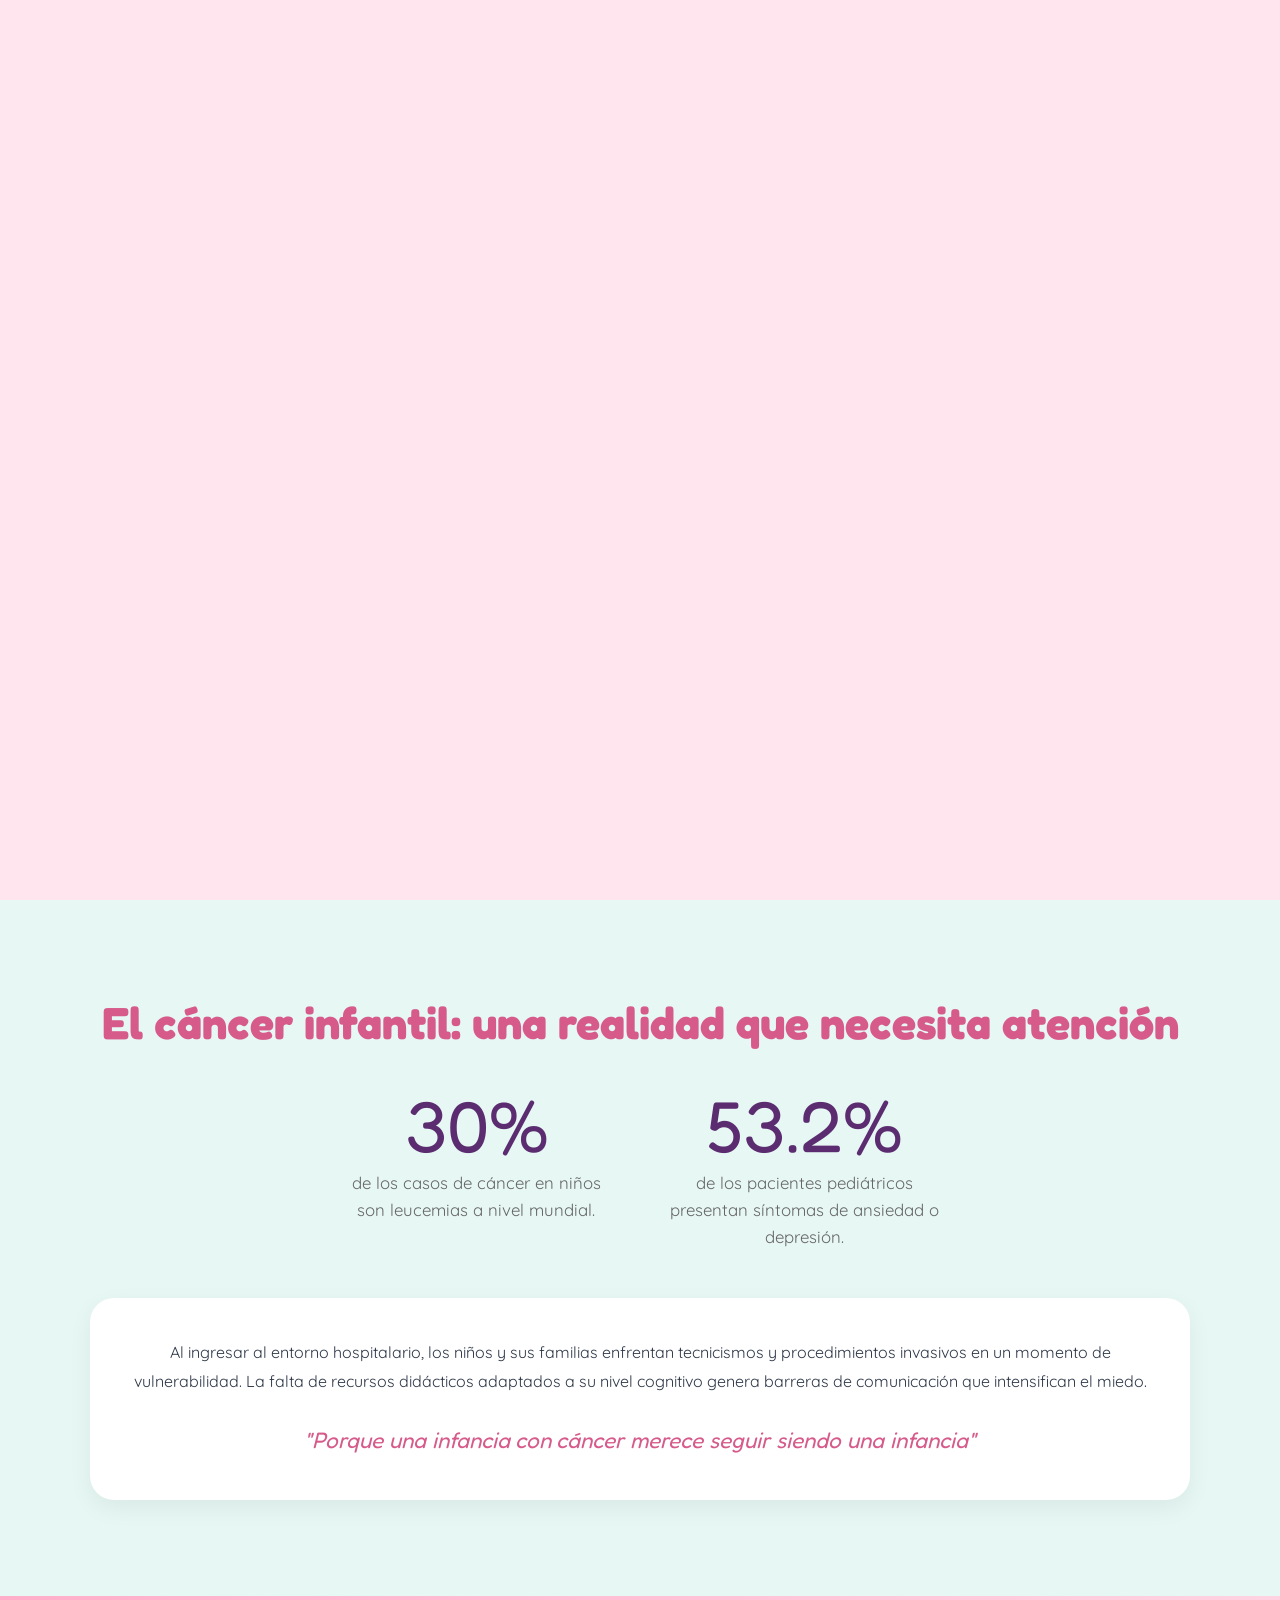
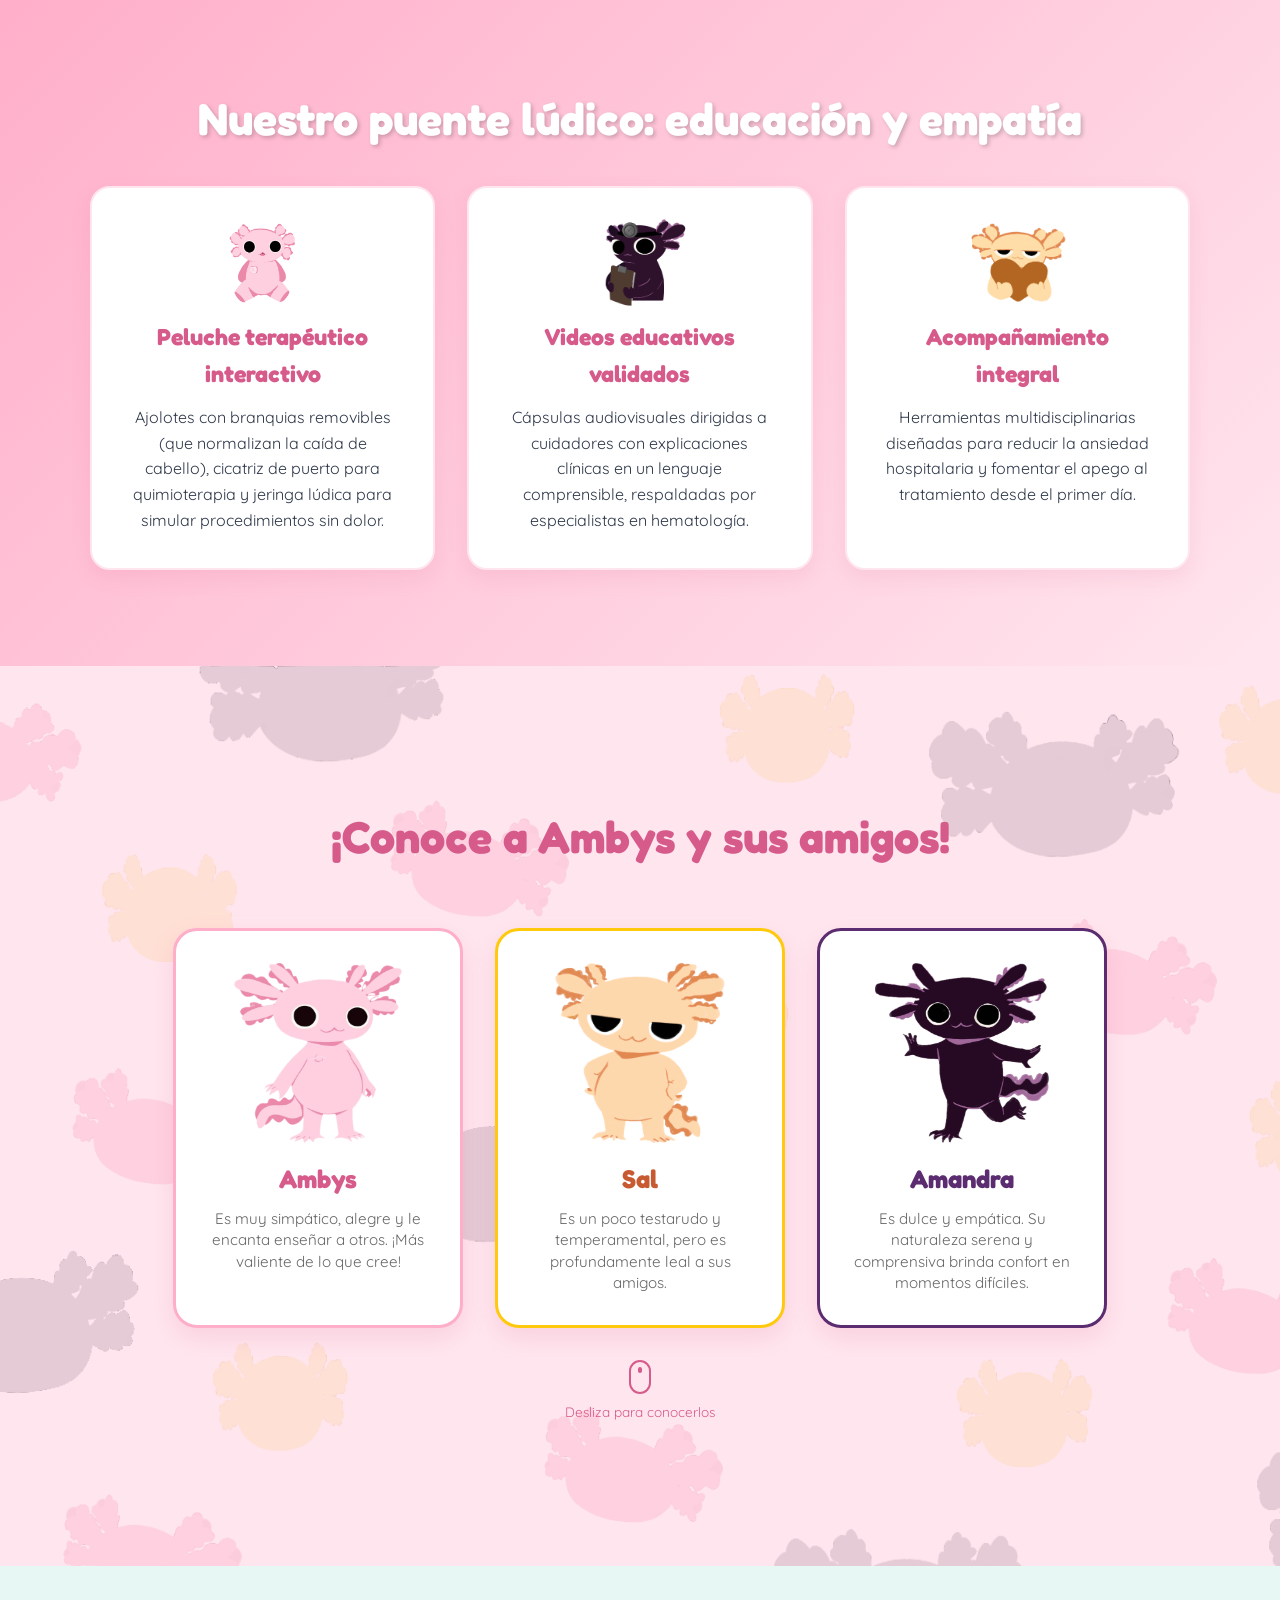
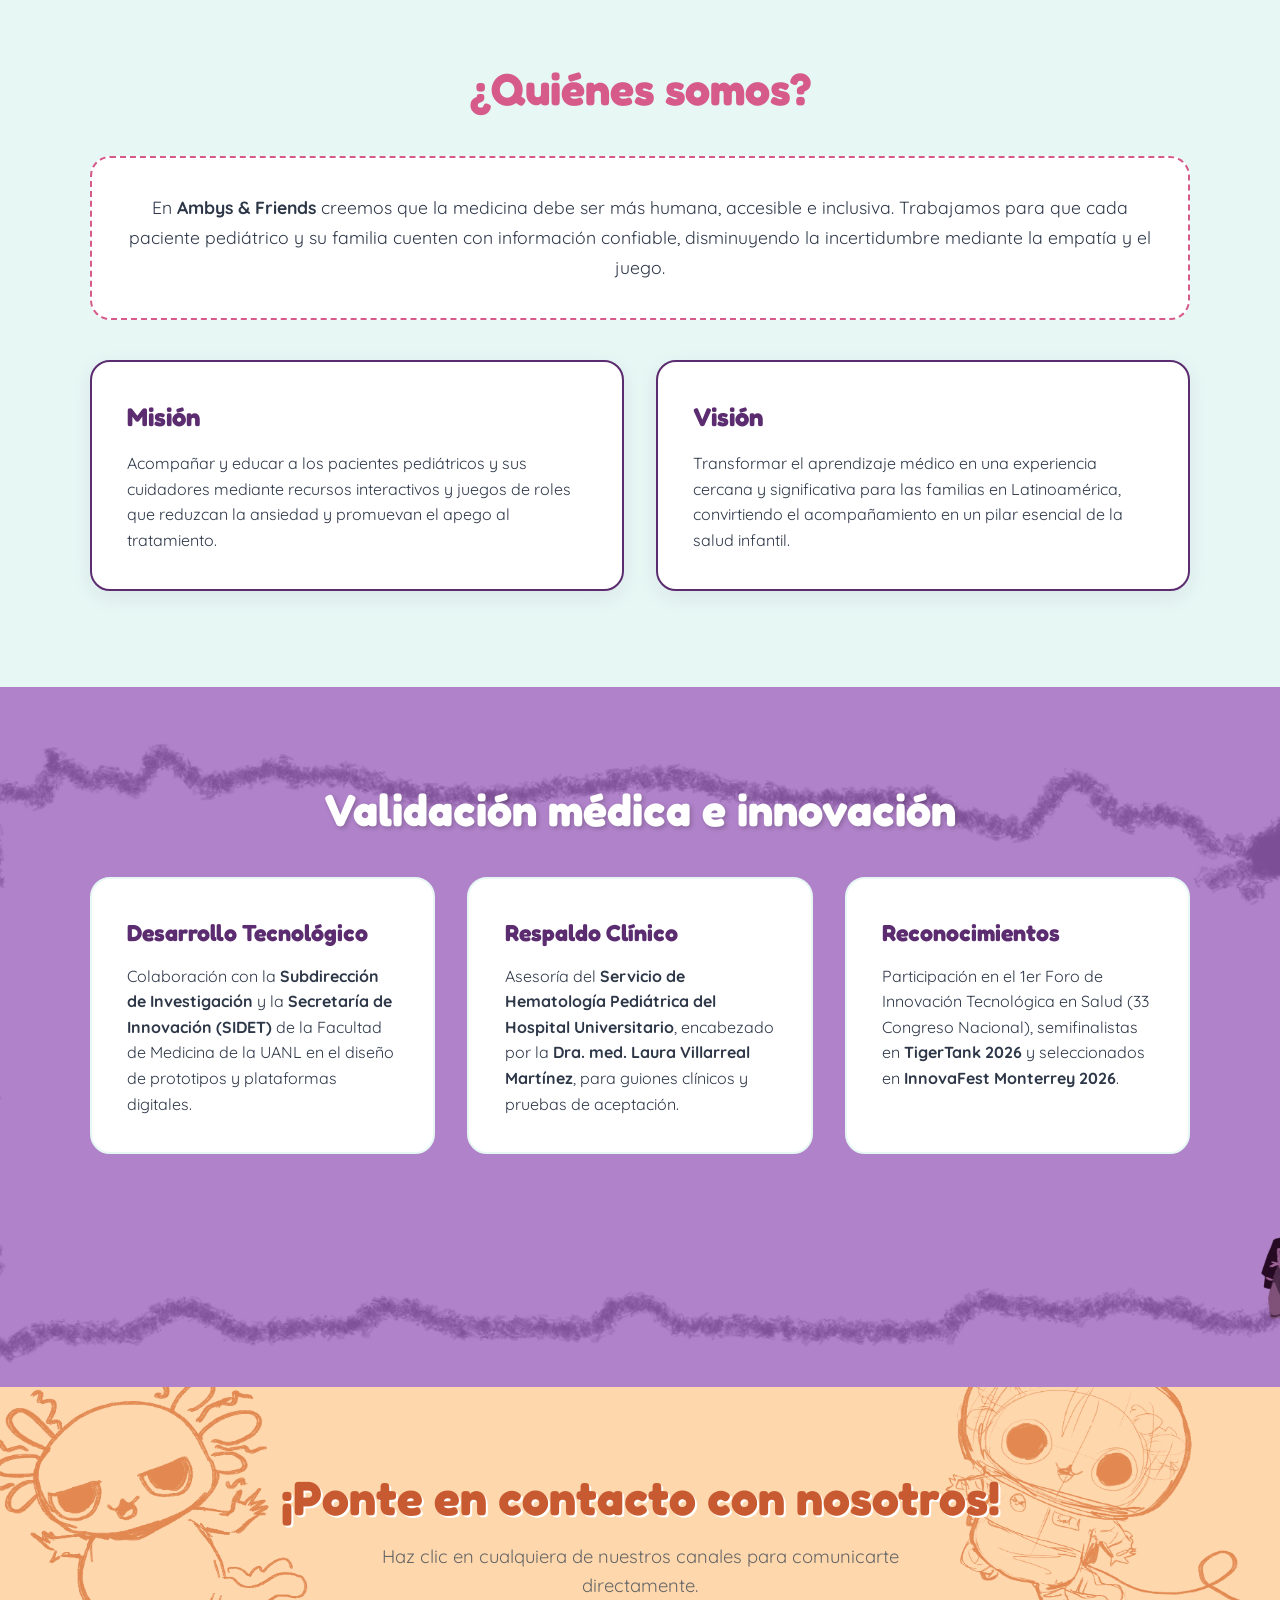
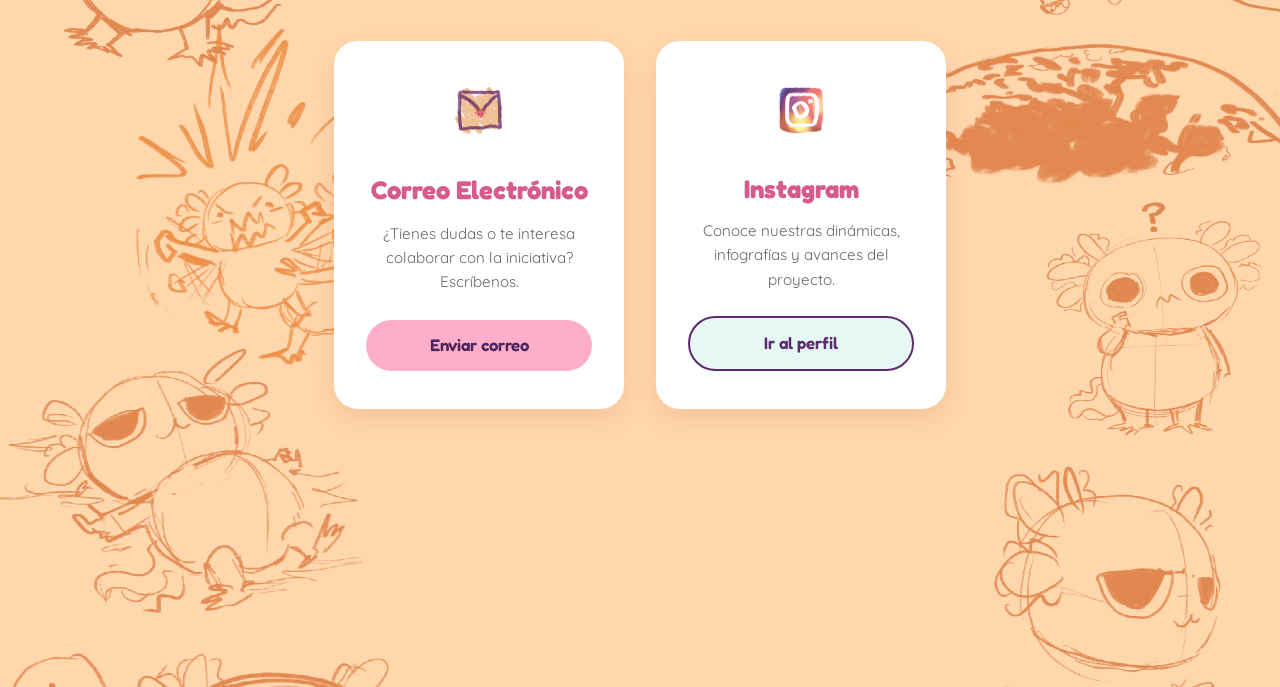
==== commit 0258b373: "reemplazo de iconos y fondos" ====
--- a/ambys/index.html
+++ b/ambys/index.html
@@ -99,27 +99,33 @@
                 
                 <div class="grid-tres-columnas">
                     <article class="tarjeta-solucion">
-                        <div class="icono-solucion">🧸</div>
+                        <div class="icono-solucion">
+                            <img src="images/peluche.png" alt="Icono Ambys" class="icono-ambys">
+                        </div>
                         <h3>Peluche terapéutico interactivo</h3>
-                        <p>
+                        <p class="texto-tarjeta">
                             Ajolotes con branquias removibles (que normalizan la caída de cabello), cicatriz de puerto para quimioterapia 
                             y jeringa lúdica para simular procedimientos sin dolor.
                         </p>
                     </article>
 
                     <article class="tarjeta-solucion">
-                        <div class="icono-solucion">🎥</div>
+                        <div class="icono-solucion">
+                            <img src="images/doctor.png" alt="Icono Video" class="icono-video" style="width: 105px; height: 105px;">
+                        </div>
                         <h3>Videos educativos validados</h3>
-                        <p>
+                        <p class="texto-tarjeta">
                             Cápsulas audiovisuales dirigidas a cuidadores con explicaciones clínicas en un lenguaje comprensible, 
                             respaldadas por especialistas en hematología.
                         </p>
                     </article>
 
                     <article class="tarjeta-solucion">
-                        <div class="icono-solucion">💜</div>
+                        <div class="icono-solucion">
+                            <img src="images/corazon.png" alt="Icono Acompañamiento" class="icono-acompanamiento" style="width: 105px; height: 105px;">
+                        </div>
                         <h3>Acompañamiento integral</h3>
-                        <p>
+                        <p class="texto-tarjeta">
                             Herramientas multidisciplinarias diseñadas para reducir la ansiedad hospitalaria y fomentar el apego 
                             al tratamiento desde el primer día.
                         </p>
@@ -231,14 +237,18 @@
             
             <div class="contenedor-contacto">
                 <article class="tarjeta-contacto">
-                    <div class="icono-contacto" aria-hidden="true">✉️</div>
+                    <div class="icono-contacto" aria-hidden="true">
+                        <img src="images/letter.png" alt="Icono Correo Electrónico" class="icono-email" style="width: 50px; height: 50px;">
+                    </div>
                     <h3>Correo Electrónico</h3>
                     <p>¿Tienes dudas o te interesa colaborar con la iniciativa? Escríbenos.</p>
                     <a href="mailto:ambysandfriends@gmail.com" class="btn-contacto btn-rosa">Enviar correo</a>
                 </article>
 
                 <article class="tarjeta-contacto">
-                    <div class="icono-contacto" aria-hidden="true">📸</div>
+                    <div class="icono-contacto" aria-hidden="true">
+                        <img src="images/instagram.png" alt="Icono Instagram" class="icono-instagram" style="width: 50px; height: 50px;">
+                    </div>
                     <h3>Instagram</h3>
                     <p>Conoce nuestras dinámicas, infografías y avances del proyecto.</p>
                     <a href="https://www.instagram.com/ambysandfriends/" target="_blank" rel="noopener noreferrer" class="btn-contacto btn-morado">Ir al perfil</a>
--- a/ambys/css/styles.css
+++ b/ambys/css/styles.css
@@ -126,7 +126,7 @@
 }
 
 /* ==========================================================================
-   4. LAYOUTS Y COMPONENTES GLOBALES
+   4. LAYOUTS
    ========================================================================== */
 .contenedor-ancho {
     max-width: 1100px;
@@ -309,16 +309,33 @@
     transform: translateY(-6px);
 }
 
+
+
+.texto-tarjeta{
+    text-align: center;
+}
+
 .icono-solucion {
-    font-size: 3rem;
+    width: 80px;
+    height: 80px;
+    margin: 0 auto 15px;
+    display: flex;
+    justify-content: center;
+    align-items: center;
+}
+
+.icono-solucion img {
+    width: 100%;
+    height: 100%;
+    object-fit: contain;
+}
+
+.tarjeta-solucion h3 {
+    font-family: var(--fuente-titulos);
+    font-size: 1.45rem;
+    color: var(--color-rosa-primario);
     margin-bottom: 0.8rem;
-}
-
-.tarjeta-solucion h3 {
-    font-family: var(--fuente-titulos);
-    font-size: 1.45rem;
-    color: var(--color-rosa-primario);
-    margin-bottom: 0.8rem;
+    text-align: center;
 }
 
 /* ==========================================================================
@@ -326,7 +343,7 @@
    ========================================================================== */
 .seccion-personajes {
     min-height: 100vh;
-    background-color: var(--color-rosa-fondo);
+    background: url('../images/bacckground.png') center center / cover no-repeat;
     display: flex;
     flex-direction: column;
     justify-content: center;
@@ -421,6 +438,23 @@
     background-color: var(--color-rosa-primario);
     border-radius: 2px;
 }
+/* Salto de tarjeta */
+@keyframes salto-tarjeta {
+    0%, 100% {
+        translate: 0 0;
+    }
+    40% {
+        translate: 0 -22px;
+    }
+    65% {
+        translate: 0 -8px;
+    }
+}
+    
+.tarjeta-personaje:hover {
+    animation: salto-tarjeta 0.65s ease-in-out;
+    box-shadow: 0 18px 35px rgba(214, 90, 138, 0.28);
+}
 
 /* ==========================================================================
    9. SECCIÓN 5: NOSOTROS
@@ -428,6 +462,7 @@
 .seccion-nosotros {
     background-color: var(--color-menta-fondo);
     padding: 6rem 2rem;
+    
 }
 
 .tarjeta-declaracion {
@@ -456,10 +491,15 @@
 }
 
 /* ==========================================================================
-   10. SECCIÓN 6: RESPALDO MÉDICO
+   10. SECCIÓN 6: RESPALDO MÉDICO 
    ========================================================================== */
 .seccion-respaldo {
-    background: linear-gradient(135deg, var(--color-morado) 0%, var(--color-morado-oscuro) 100%);
+    background-image: url("../images/fondo_rayado.png");
+    background-size: cover;
+    background-position: center;
+    background-repeat: no-repeat;
+    background-color: red;
+    min-height: 700px;
     padding: 6rem 2rem;
 }
 
@@ -467,7 +507,8 @@
     background-color: var(--color-blanco);
     padding: 2.2rem;
     border-radius: 20px;
-    border: 2px solid var(--color-menta-fondo);
+    border: 2px solid var(--color-menta-fondo); 
+   
 }
 
 .tarjeta-respaldo h3 {
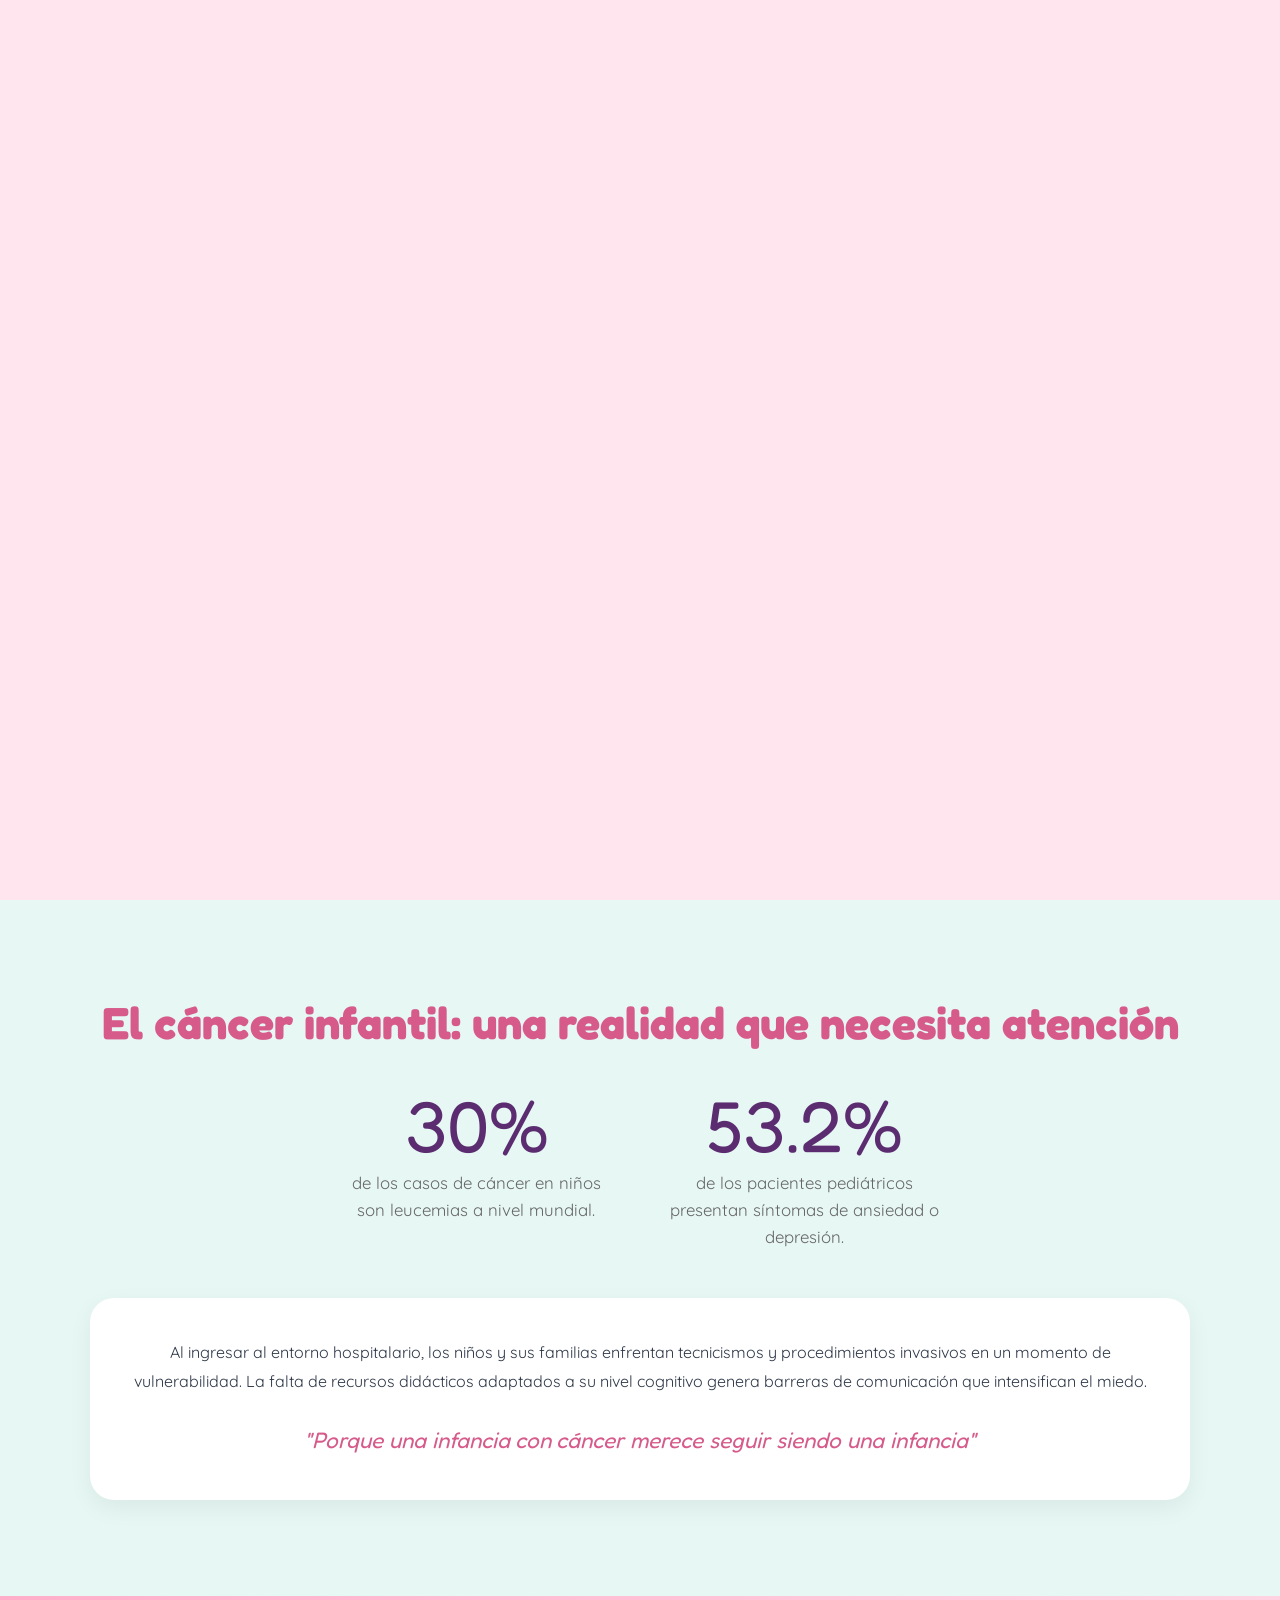
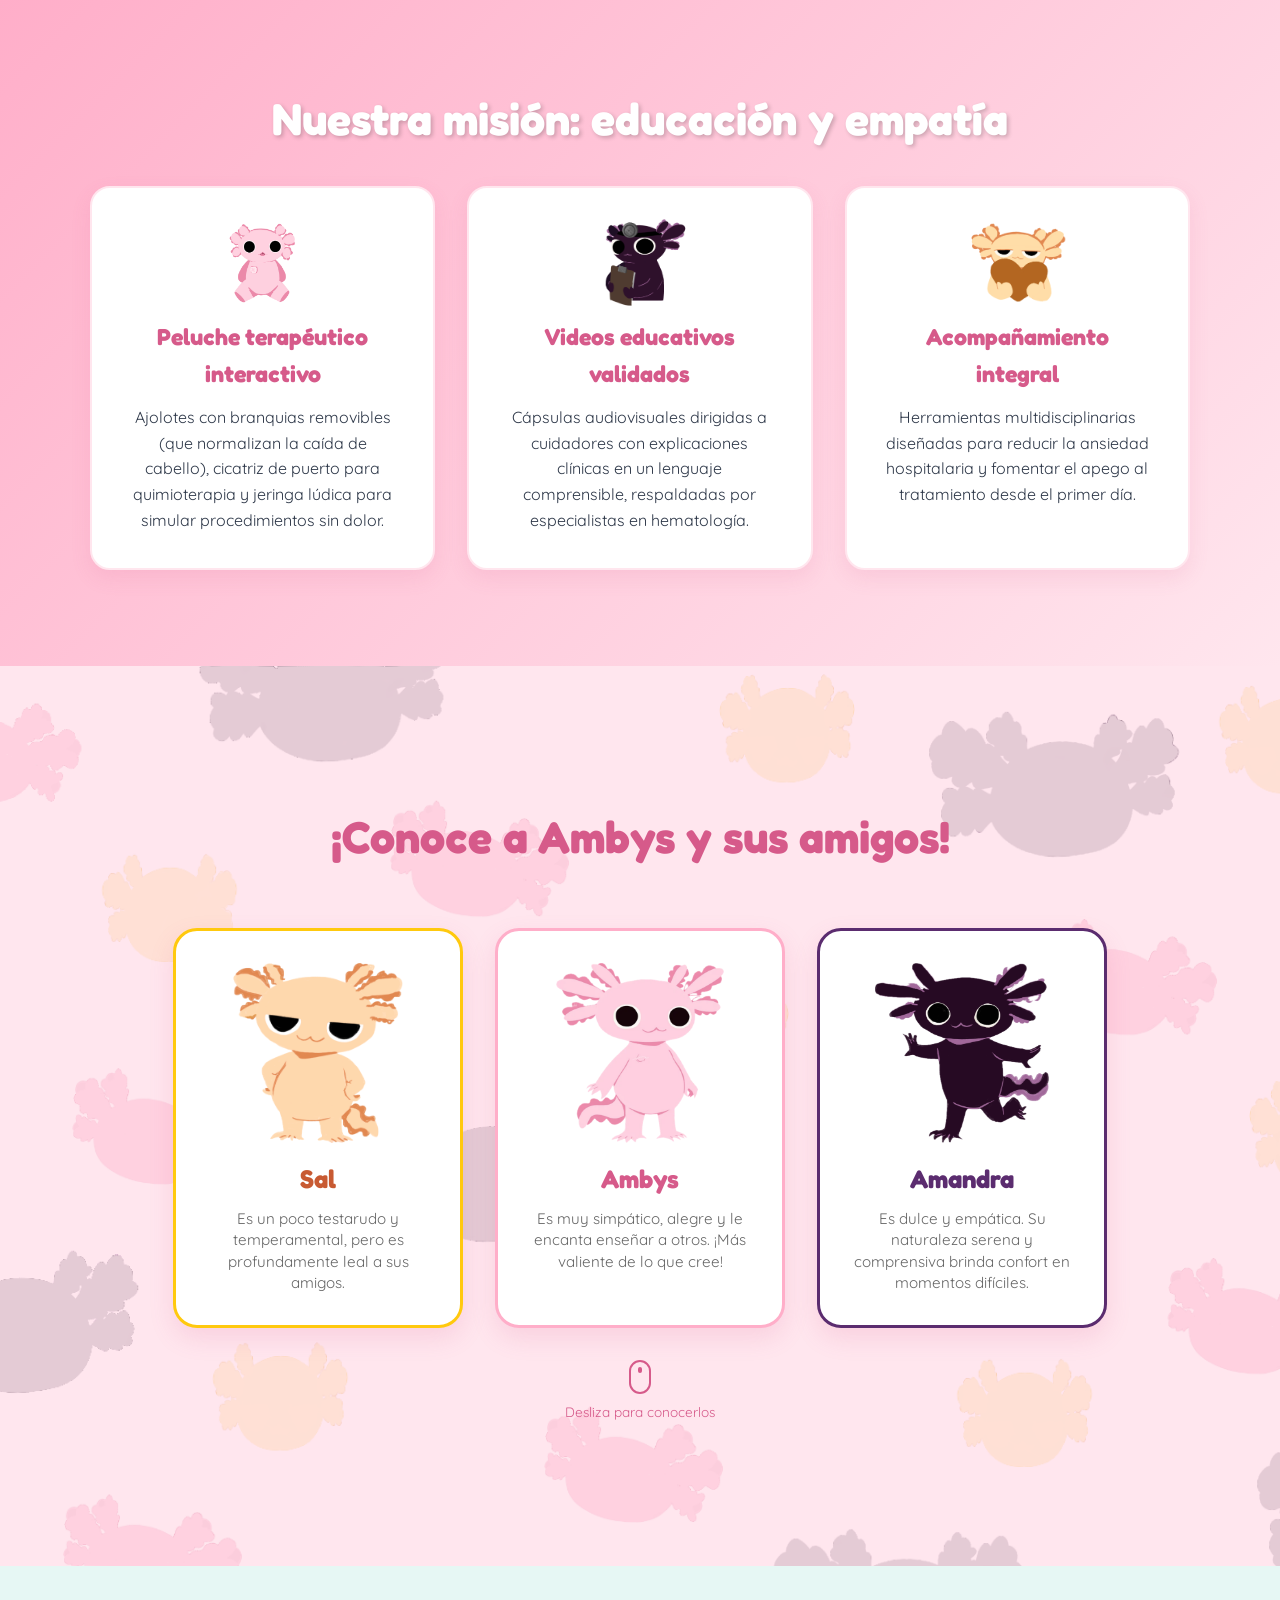
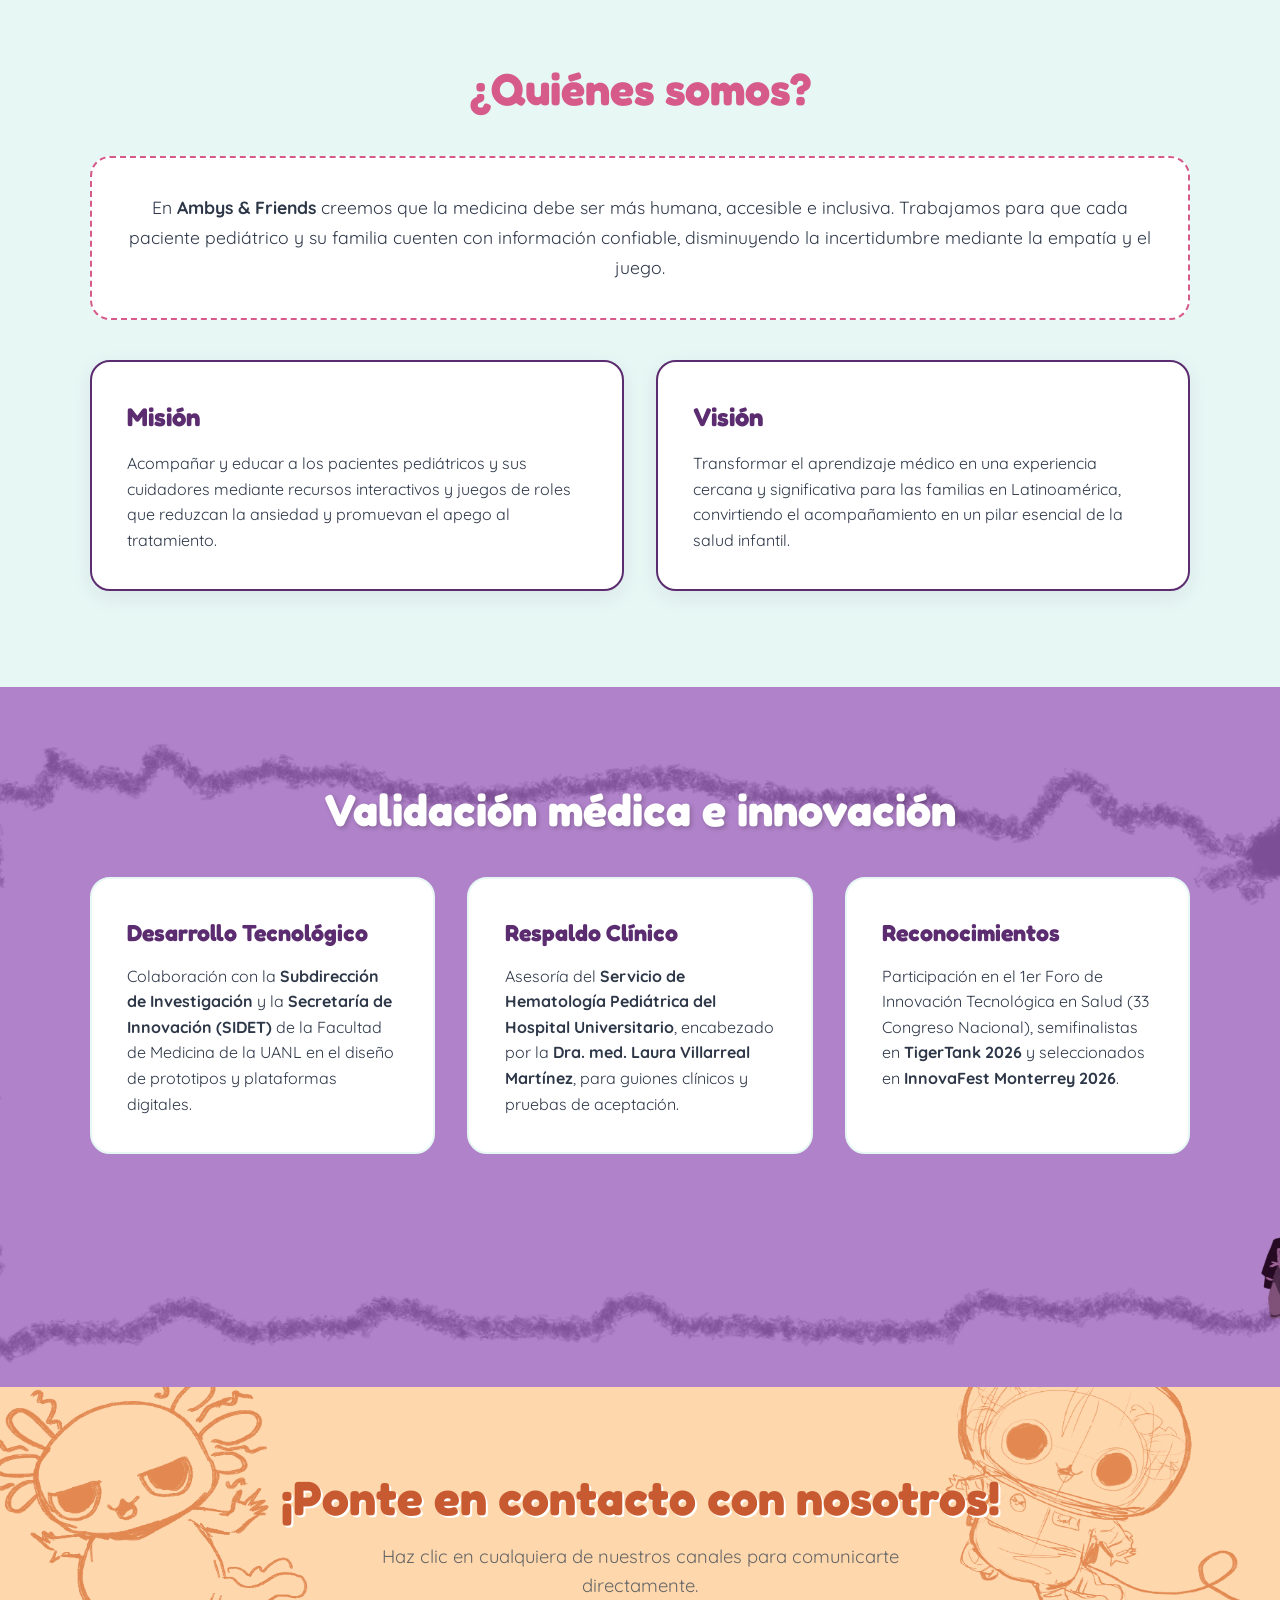
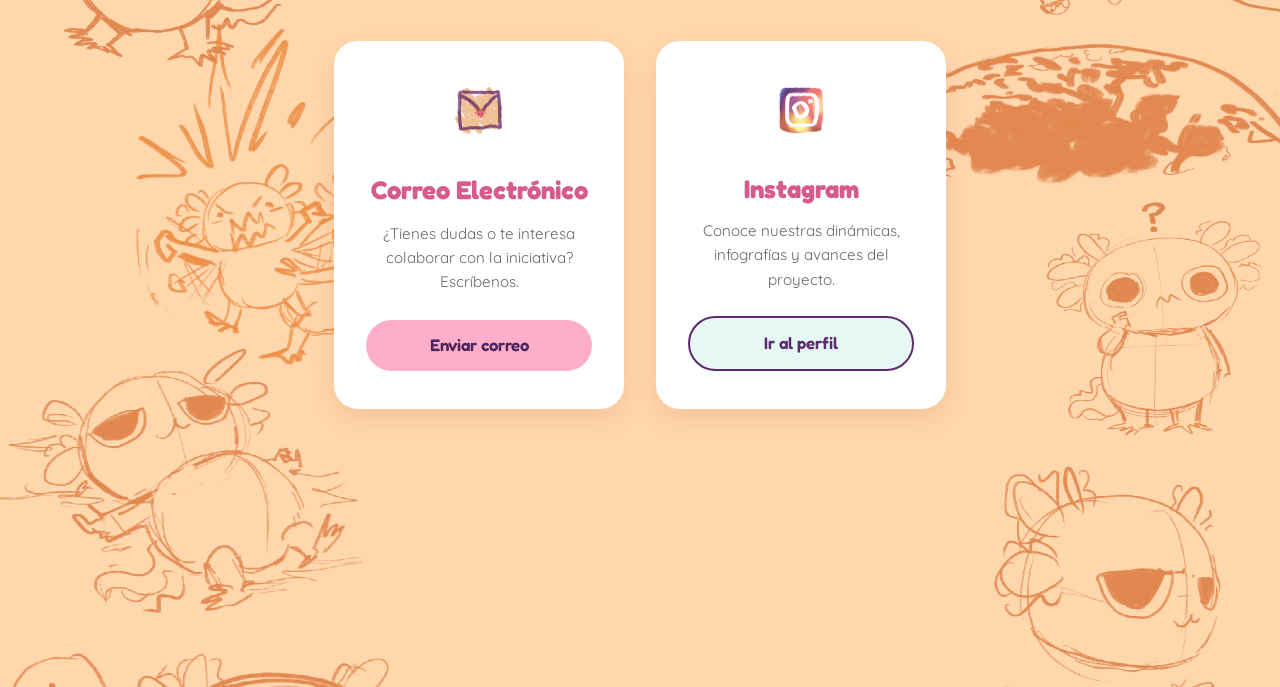
==== commit 0c3bdef2: "cambio en titulo de "solucion" y cambio a ambys en medio" ====
--- a/ambys/index.html
+++ b/ambys/index.html
@@ -95,7 +95,7 @@
         <!-- SECCIÓN 3: SOLUCIÓN -->
         <section class="seccion-solucion" id="solucion">
             <div class="contenedor-ancho">
-                <h2 class="titulo-seccion texto-blanco">Nuestro puente lúdico: educación y empatía</h2>
+                <h2 class="titulo-seccion texto-blanco">Nuestra misión: educación y empatía</h2>
                 
                 <div class="grid-tres-columnas">
                     <article class="tarjeta-solucion">
@@ -139,16 +139,16 @@
             <h2 class="titulo-seccion">¡Conoce a Ambys y sus amigos!</h2>
             
             <div class="contenedor-personajes">
+                <a href="sal.html" class="tarjeta-personaje" id="card-sal">
+                    <img src="images/sal.png" alt="Personaje Sal" class="img-personaje">
+                    <h3>Sal</h3>
+                    <p>Es un poco testarudo y temperamental, pero es profundamente leal a sus amigos.</p>
+                </a>
+
                 <a href="ambys.html" class="tarjeta-personaje" id="card-ambys">
                     <img src="images/ambys.png" alt="Personaje Ambys" class="img-personaje">
                     <h3>Ambys</h3>
                     <p>Es muy simpático, alegre y le encanta enseñar a otros. ¡Más valiente de lo que cree!</p>
-                </a>
-
-                <a href="sal.html" class="tarjeta-personaje" id="card-sal">
-                    <img src="images/sal.png" alt="Personaje Sal" class="img-personaje">
-                    <h3>Sal</h3>
-                    <p>Es un poco testarudo y temperamental, pero es profundamente leal a sus amigos.</p>
                 </a>
 
                 <a href="amandra.html" class="tarjeta-personaje" id="card-amandra">
